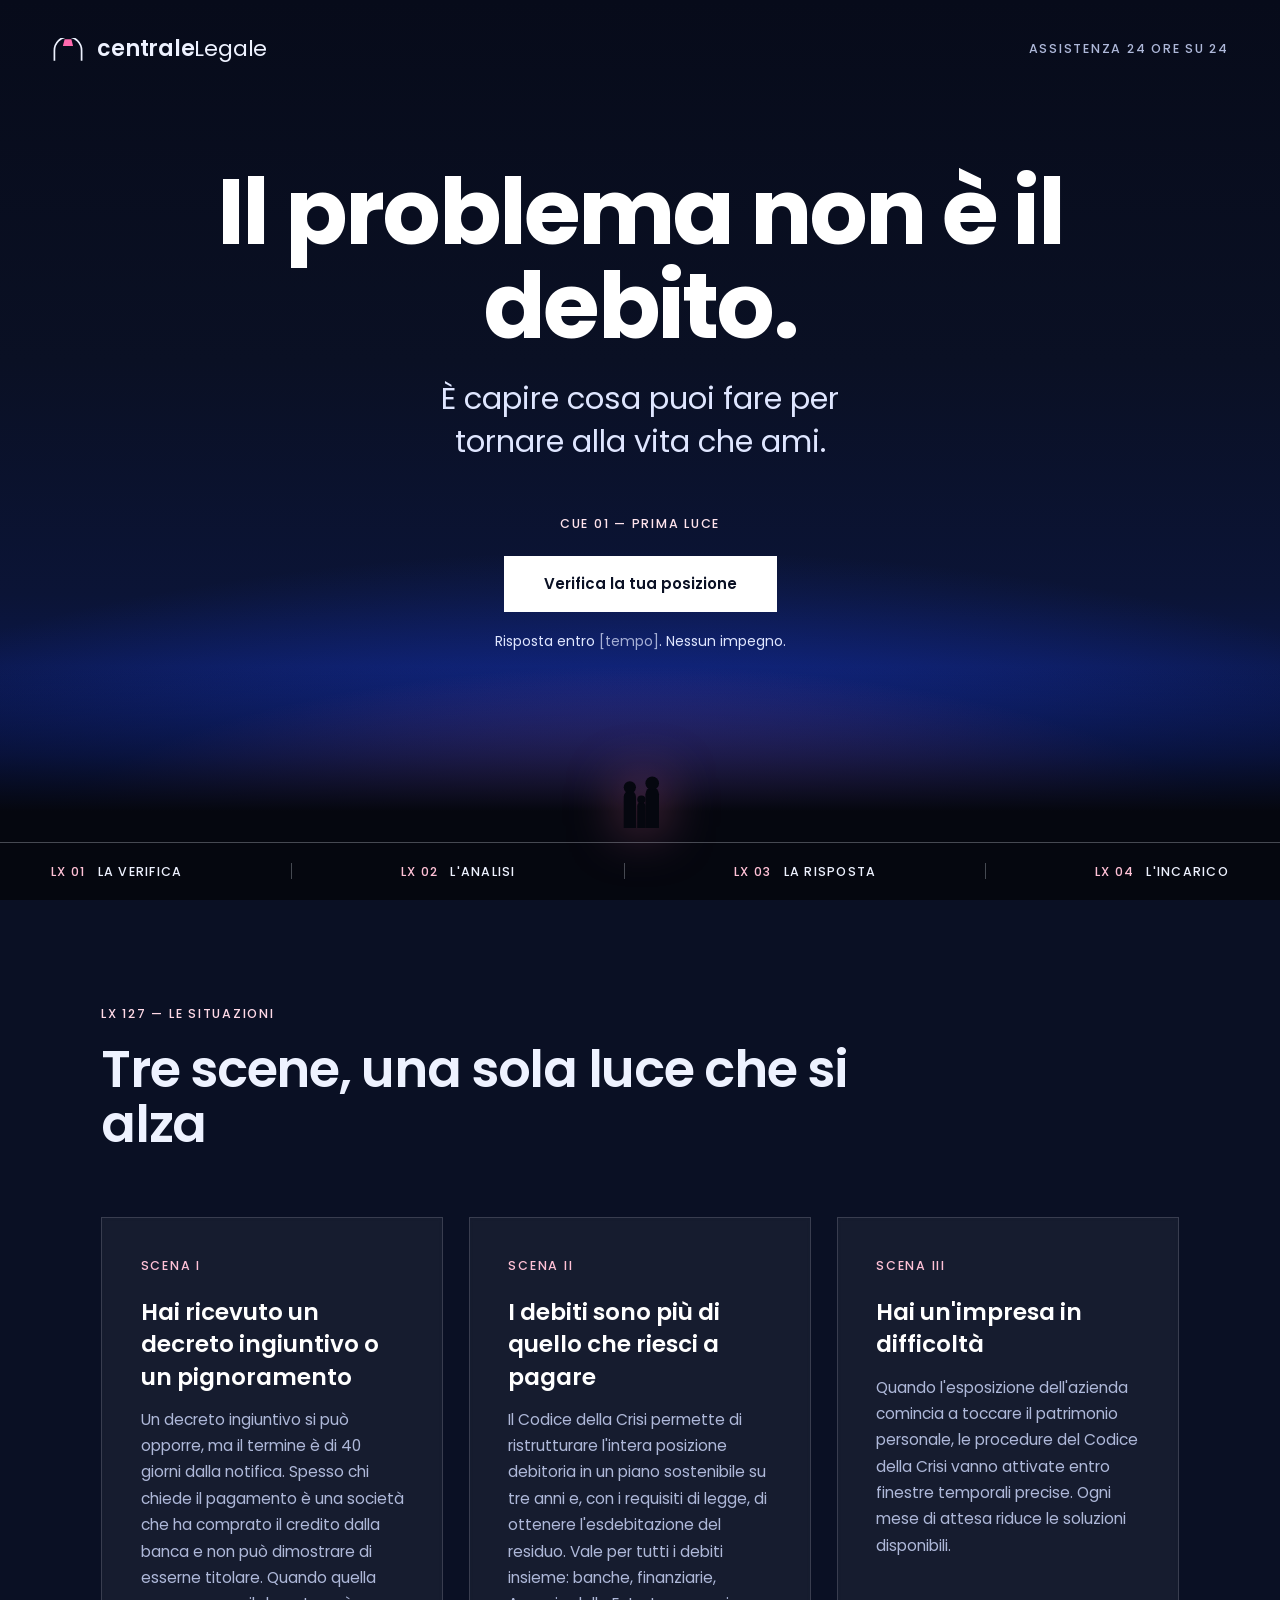
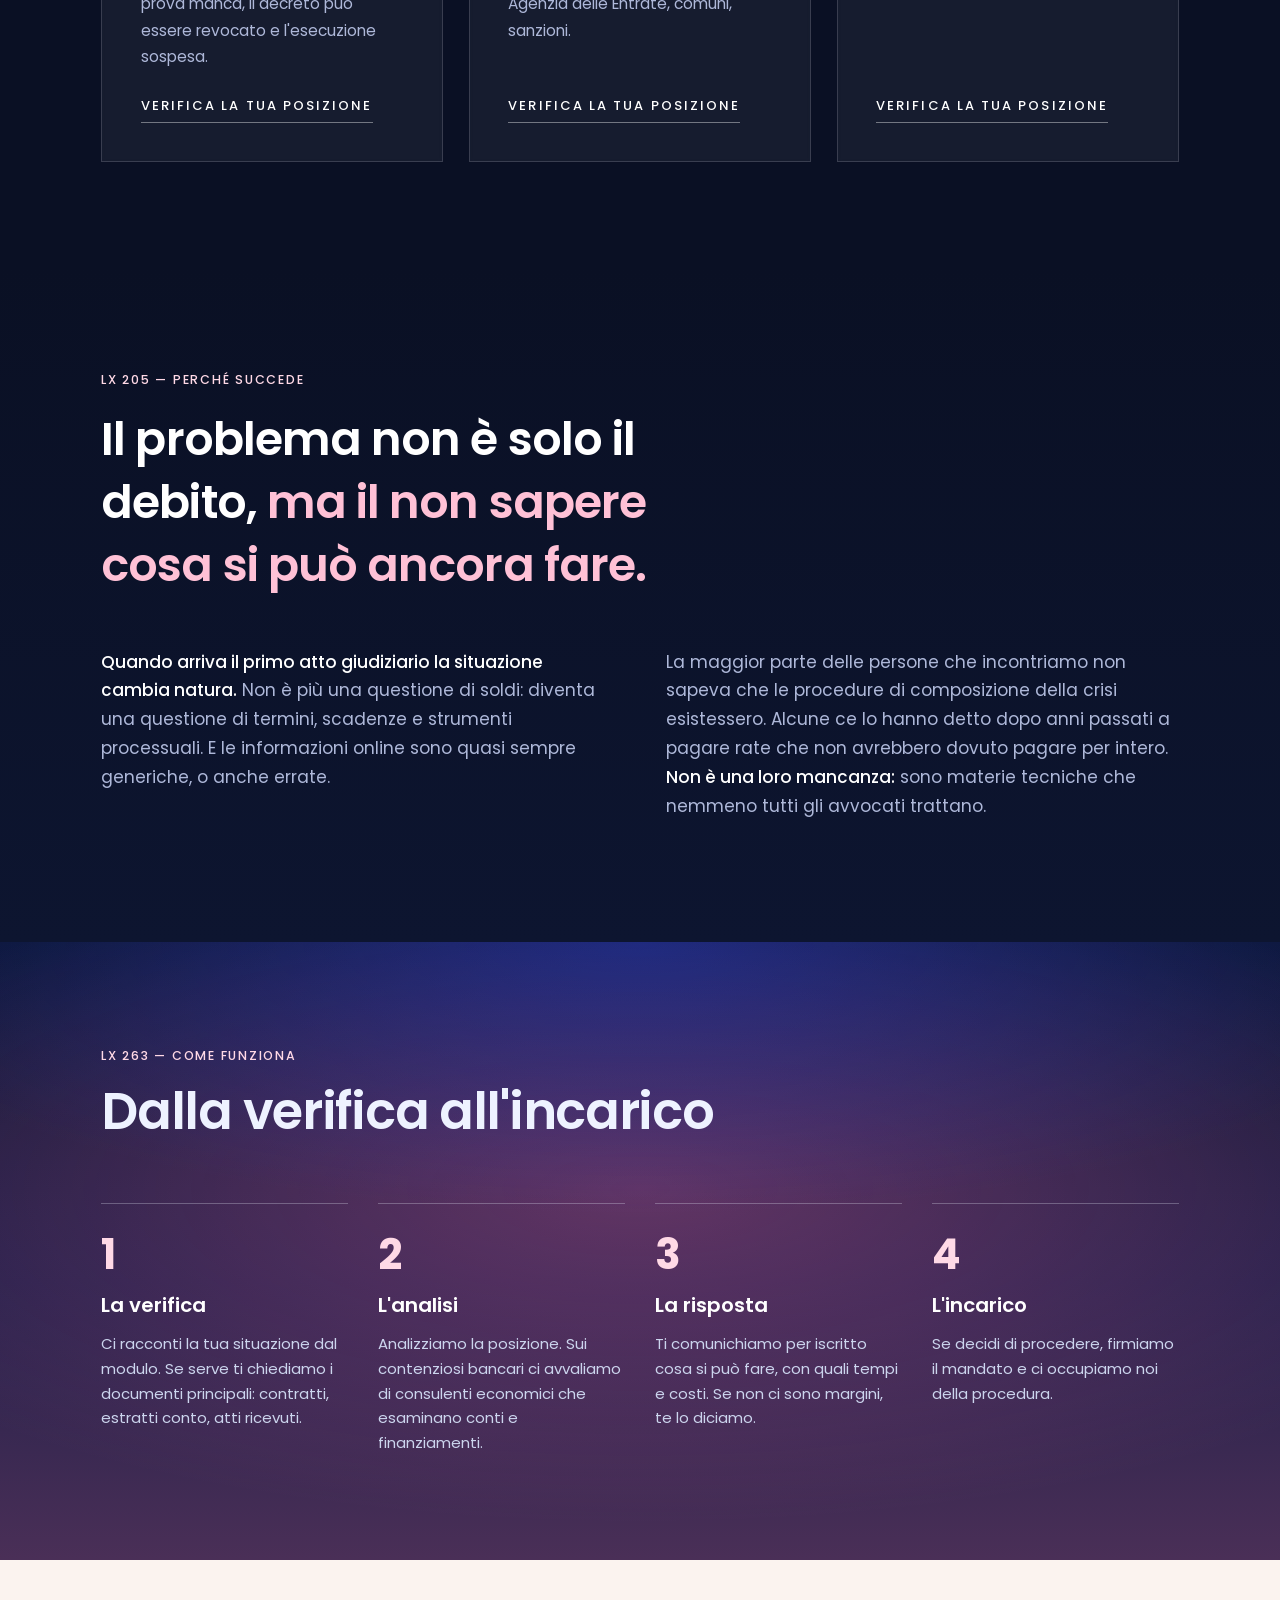
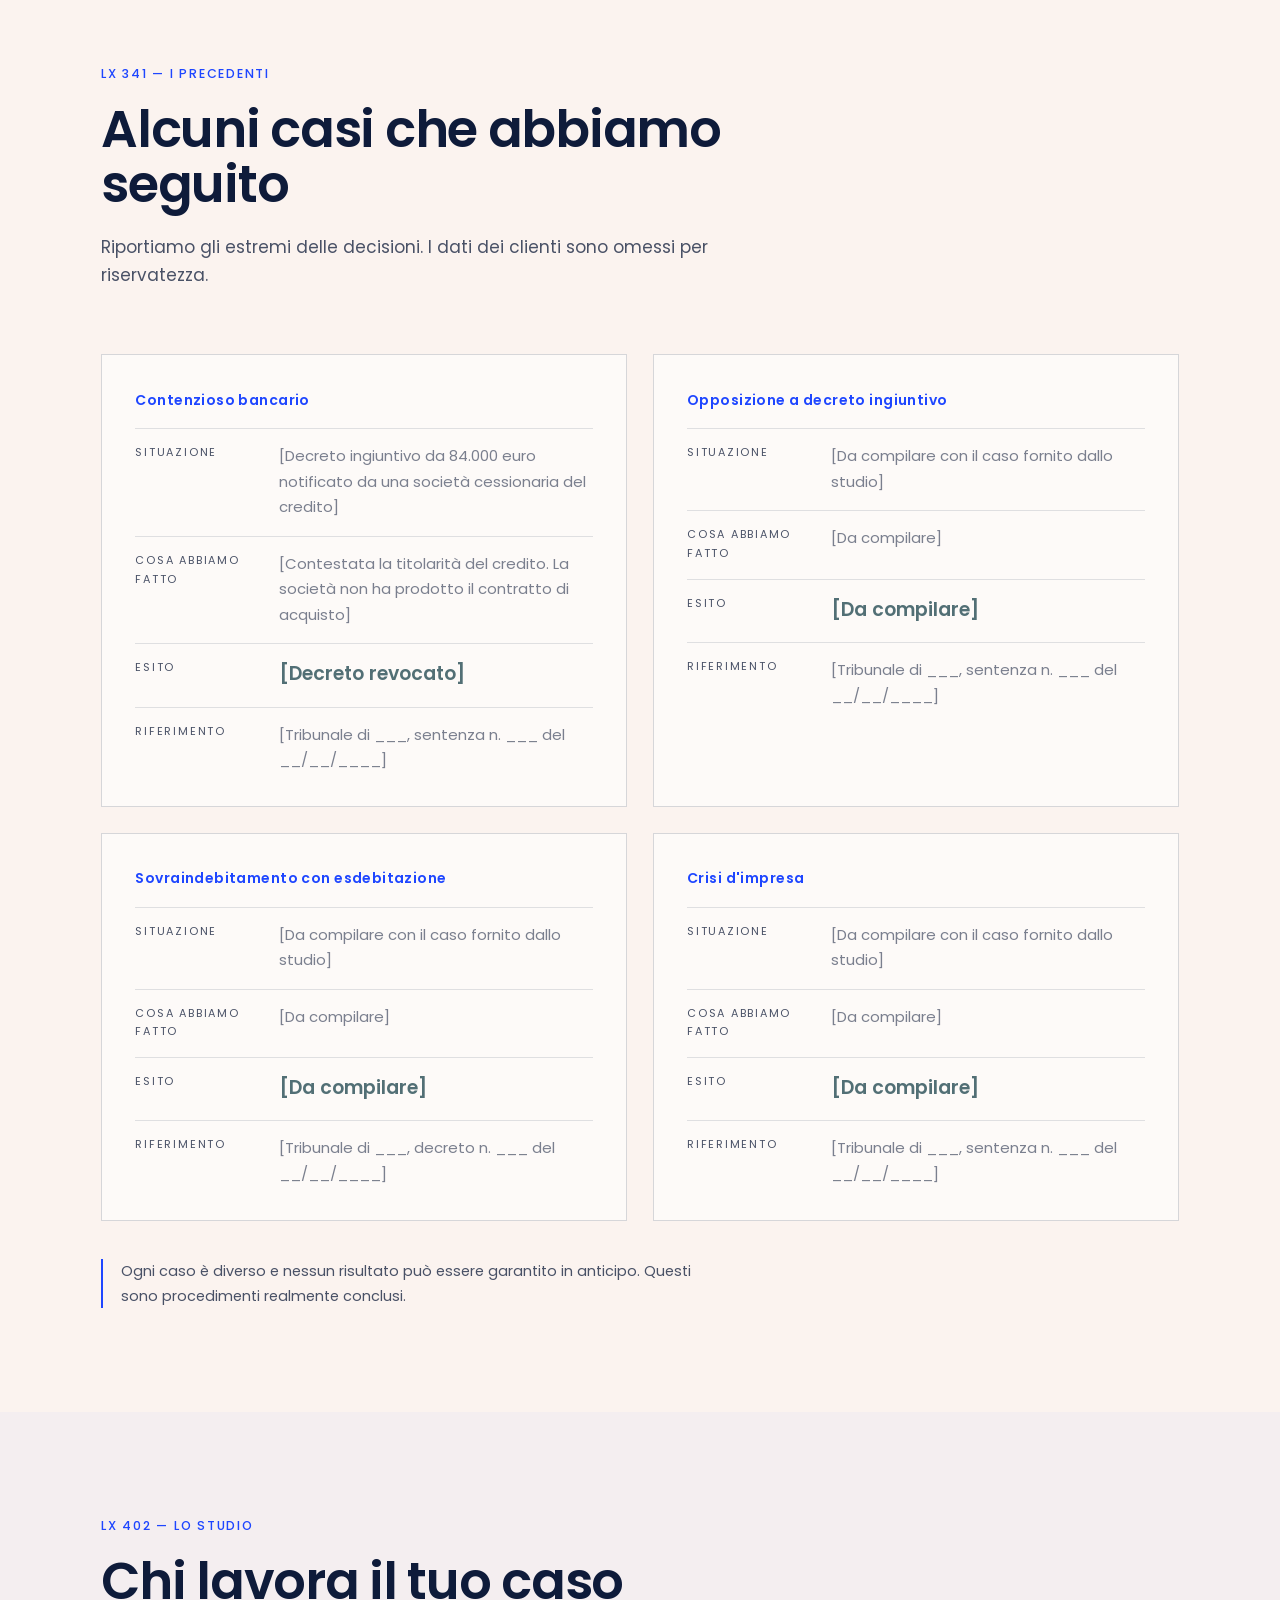
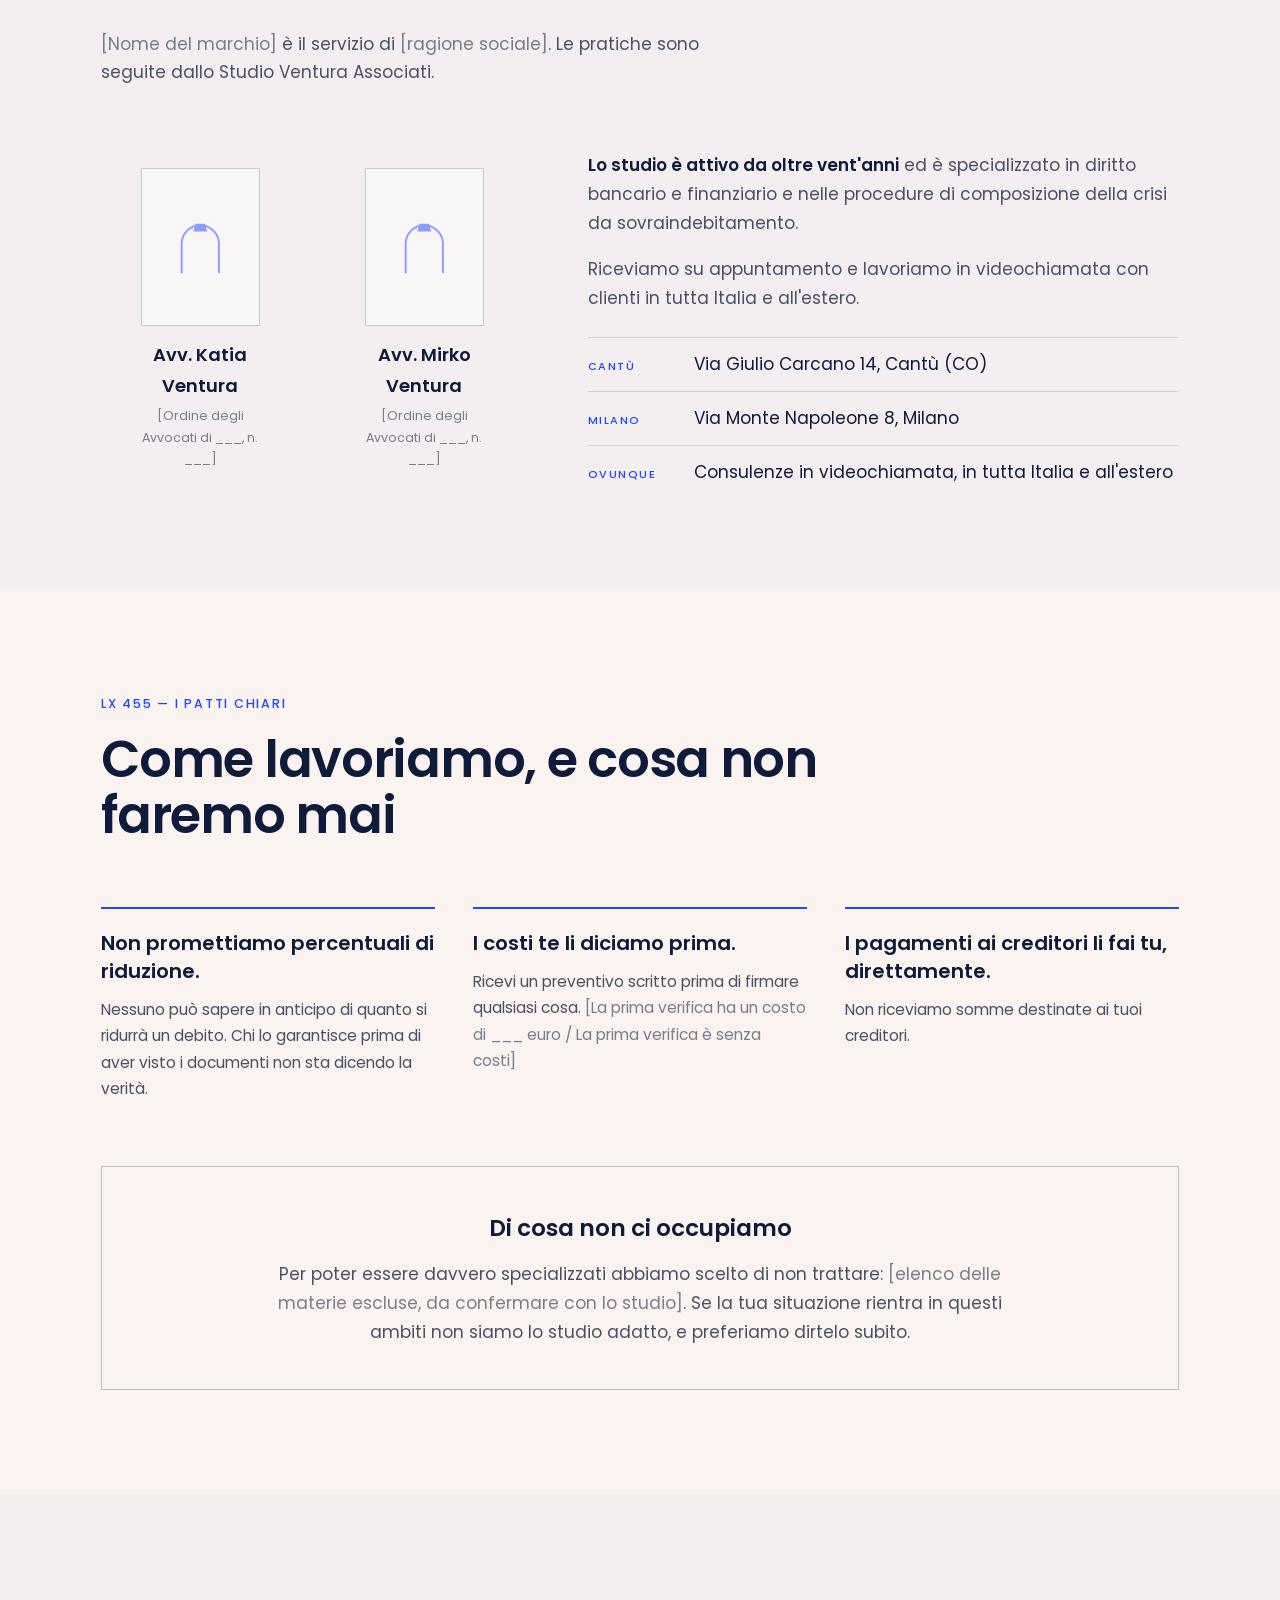
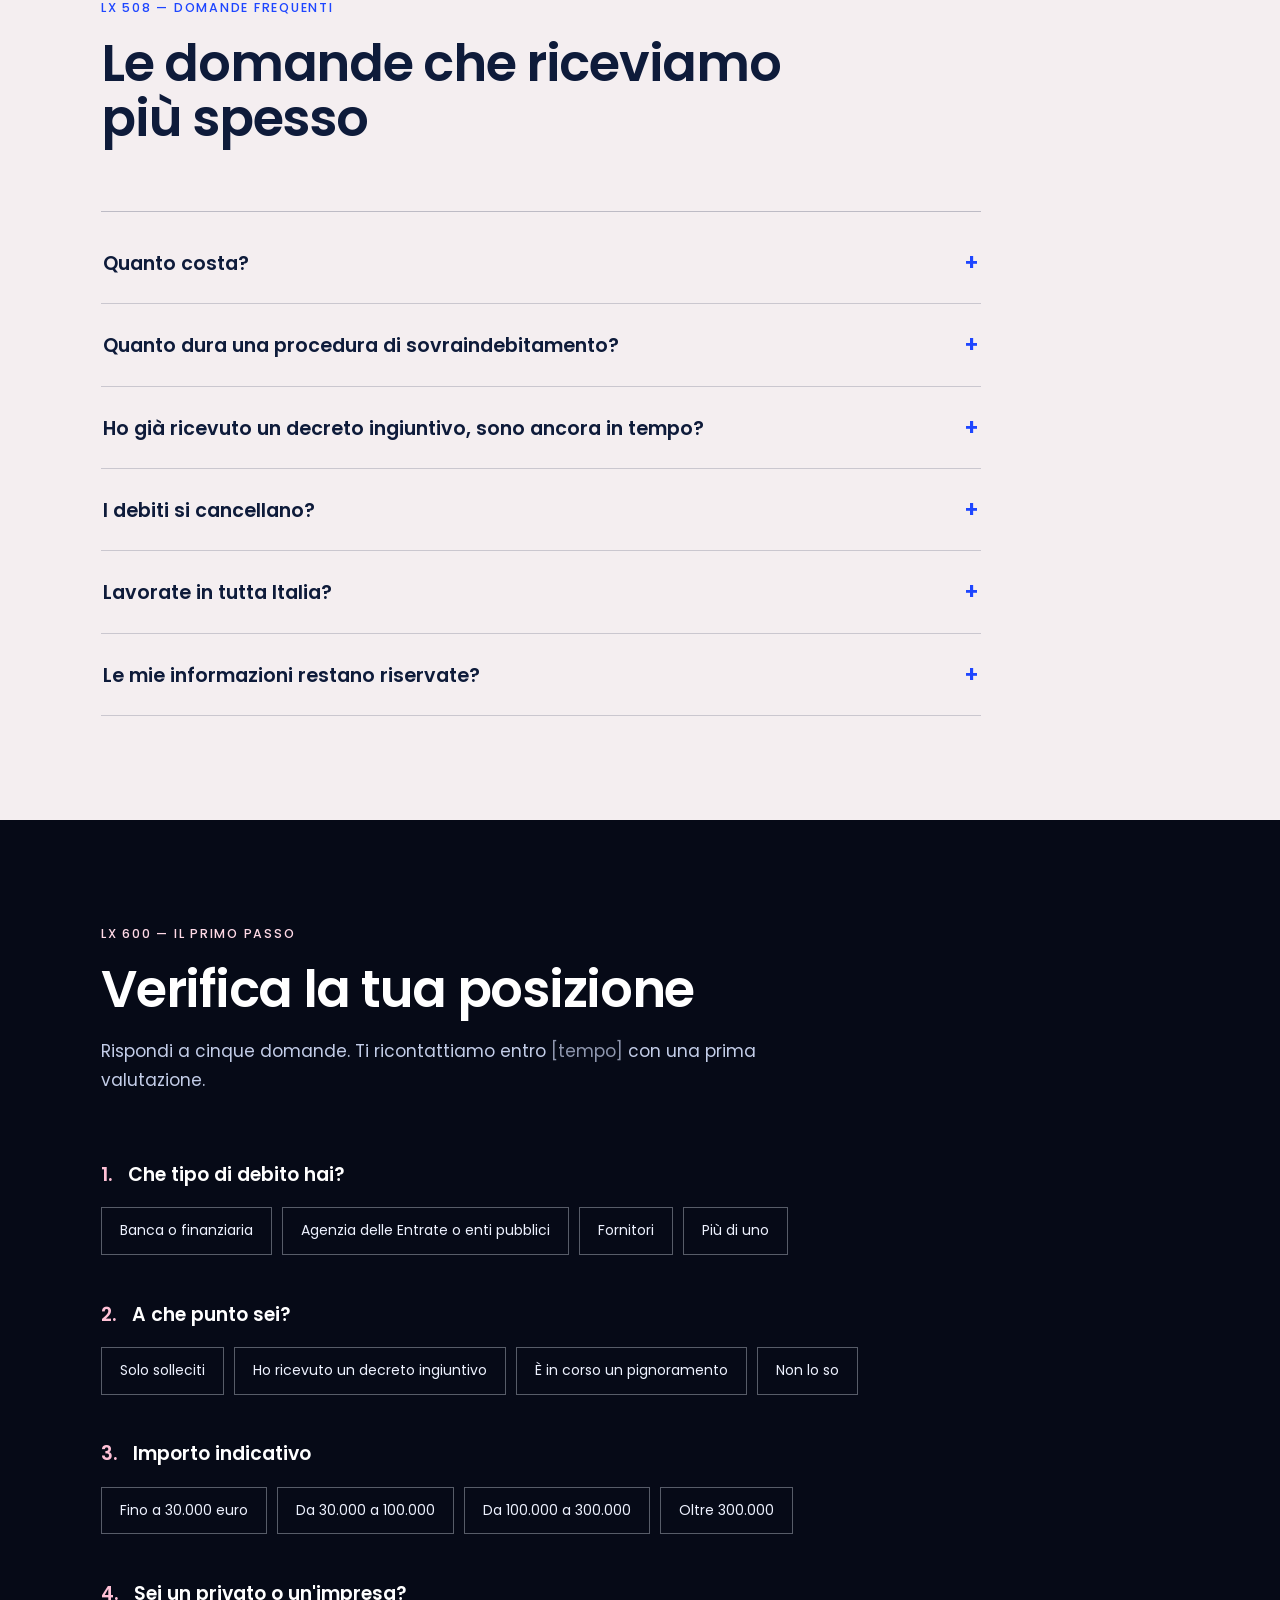
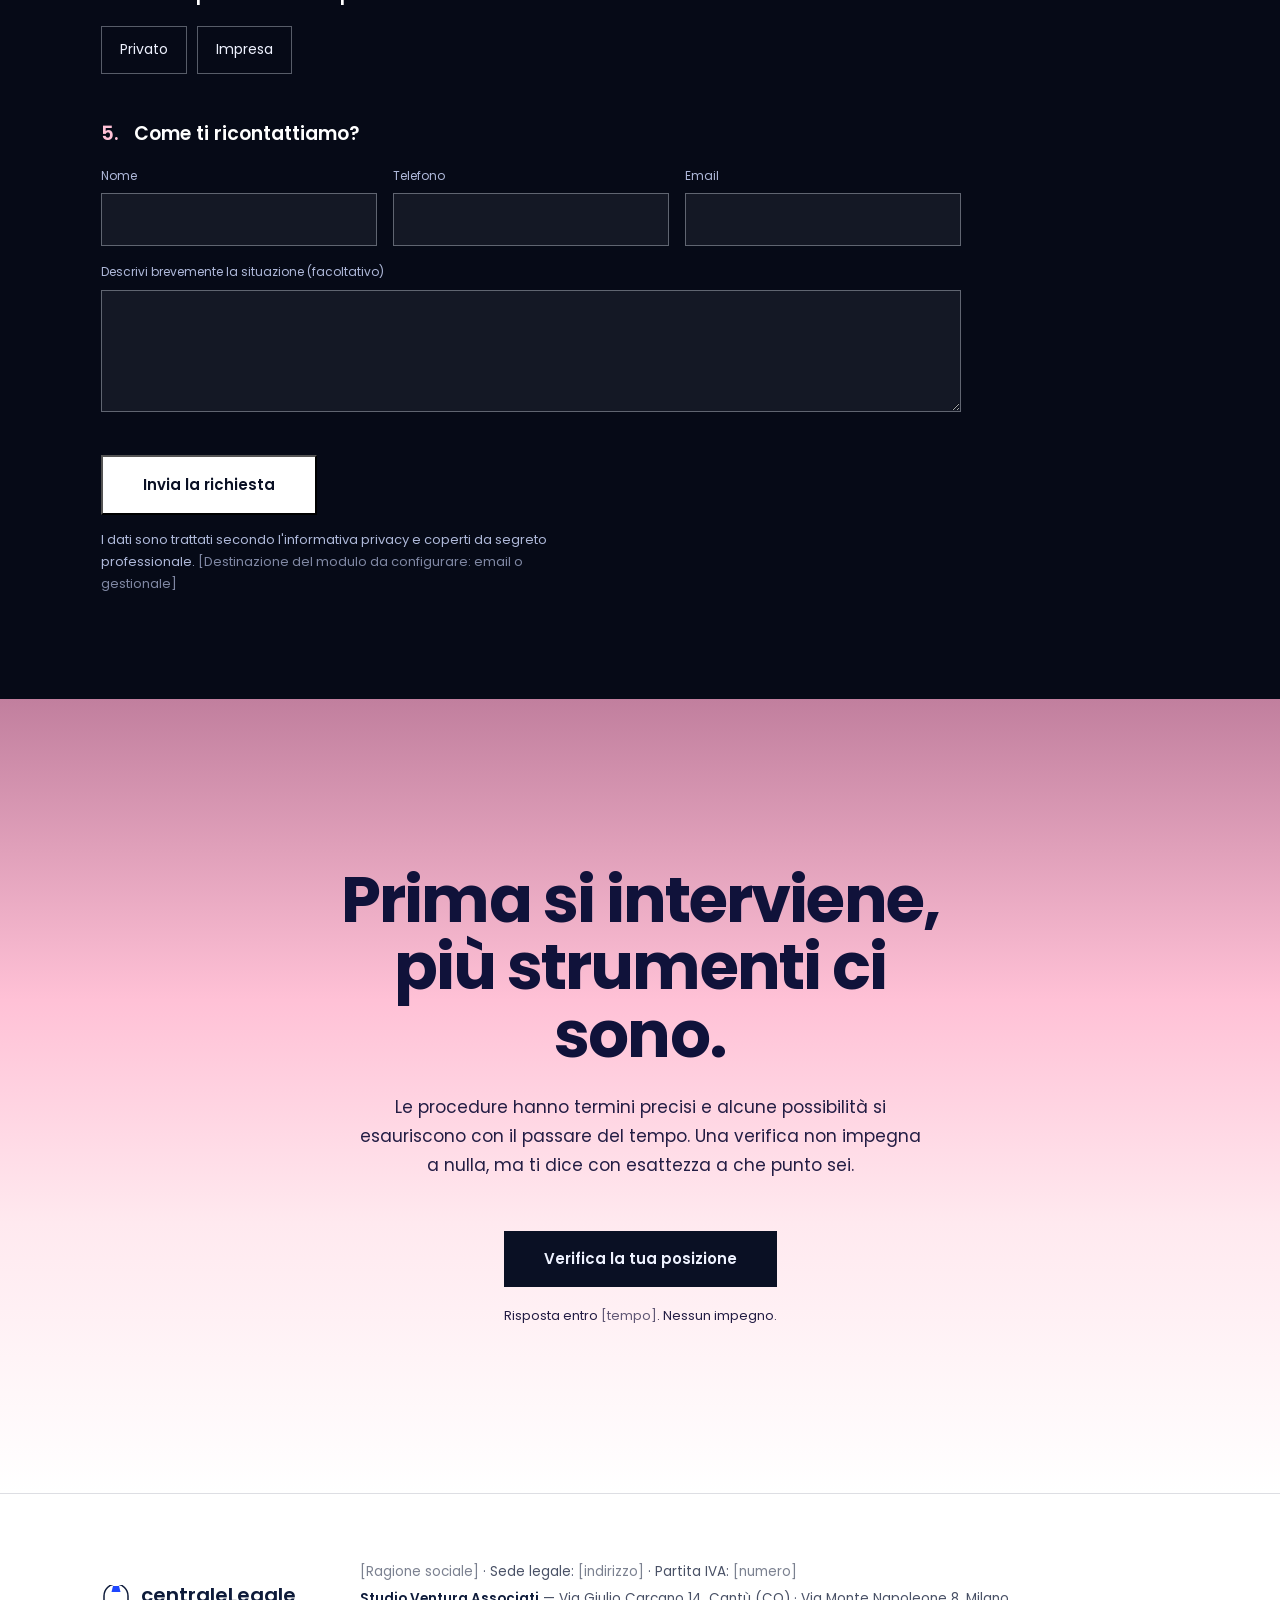
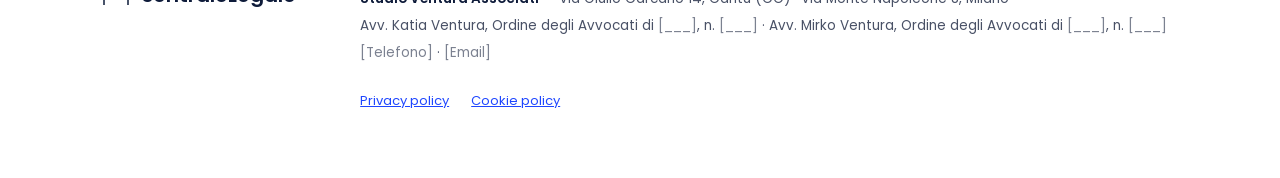
==== varianti/alba/index.html @ 42e061c3 "centraleLegale — landing Il Portale + varianti Atto e Alba Landing statica per centraleLegale (Studi" ====
<!doctype html>
<html lang="it">
<head>
<meta charset="utf-8">
<meta name="viewport" content="width=device-width, initial-scale=1">
<title>centraleLegale — Dal debito, prima luce</title>
<meta name="description" content="Studio legale specializzato in diritto bancario e sovraindebitamento. Dalla notte del debito alla prima luce: verifica la tua posizione, risposta scritta, nessun impegno.">
<link rel="icon" href="../../assets/img/favicon-32x32.png" sizes="32x32">
<link rel="apple-touch-icon" href="../../assets/img/apple-touch-icon.png">
<link rel="stylesheet" href="alba.css">
<script>document.documentElement.classList.add('js');</script>
</head>
<body id="top">

<!-- HERO -->
<header class="hero">
  <nav class="hero__nav">
    <a class="hero__logo" href="#top" aria-label="centraleLegale">
      <svg viewBox="0 0 60 40" fill="none" xmlns="http://www.w3.org/2000/svg" aria-hidden="true"><path d="M6 40 V22 A24 24 0 0 1 54 22 V40" stroke="#eef2ff" stroke-width="3"/><path d="M24 2 h12 l3 12 h-18 z" fill="#ff6aae"/></svg>
      <b>centrale<span>Legale</span></b>
    </a>
    <span class="hero__navcue cue">Assistenza 24 ore su 24</span>
  </nav>

  <div class="hero__stage">
    <h1 class="hero__title">Il problema non è il debito.</h1>
    <p class="hero__sub">È capire cosa puoi fare per tornare alla vita che ami.</p>
    <p class="hero__cue cue">Cue 01 — Prima luce</p>
    <a class="btn btn--luce" href="#verifica">Verifica la tua posizione</a>
    <p class="hero__micro">Risposta entro <span class="segnaposto">[tempo]</span>. Nessun impegno.</p>
  </div>

  <div class="hero__ground" aria-hidden="true"></div>
  <div class="hero__family" aria-hidden="true">
    <svg viewBox="0 0 132 90" fill="#05070f" xmlns="http://www.w3.org/2000/svg">
      <path d="M42 90 V44 a9 9 0 0 1 18 0 V90 Z"/>
      <circle cx="51" cy="30" r="9"/>
      <path d="M74 90 V40 a10 10 0 0 1 20 0 V90 Z"/>
      <circle cx="84" cy="24" r="10"/>
      <path d="M62 90 V58 a6 6 0 0 1 12 0 V90 Z"/>
      <circle cx="68" cy="48" r="6"/>
    </svg>
  </div>

  <div class="hero__strip">
    <ul>
      <li><span class="num">LX 01</span> La verifica</li>
      <li class="sep" aria-hidden="true"></li>
      <li><span class="num">LX 02</span> L'analisi</li>
      <li class="sep" aria-hidden="true"></li>
      <li><span class="num">LX 03</span> La risposta</li>
      <li class="sep" aria-hidden="true"></li>
      <li><span class="num">LX 04</span> L'incarico</li>
    </ul>
  </div>
</header>

<main>

  <!-- Situazioni -->
  <section class="band band--notte">
    <div class="container sez">
      <header class="sez__head">
        <p class="sez__cue cue"><span class="num">LX 127</span> — Le situazioni</p>
        <h2 class="sez__title">Tre scene, una sola luce che si alza</h2>
      </header>
      <div class="situazioni">
        <article class="sit rise">
          <p class="sit__cue cue">Scena I</p>
          <h3 class="sit__t">Hai ricevuto un decreto ingiuntivo o un pignoramento</h3>
          <p class="sit__p">Un decreto ingiuntivo si può opporre, ma il termine è di 40 giorni dalla notifica. Spesso chi chiede il pagamento è una società che ha comprato il credito dalla banca e non può dimostrare di esserne titolare. Quando quella prova manca, il decreto può essere revocato e l'esecuzione sospesa.</p>
          <a class="sit__link" href="#verifica">Verifica la tua posizione</a>
        </article>
        <article class="sit rise">
          <p class="sit__cue cue">Scena II</p>
          <h3 class="sit__t">I debiti sono più di quello che riesci a pagare</h3>
          <p class="sit__p">Il Codice della Crisi permette di ristrutturare l'intera posizione debitoria in un piano sostenibile su tre anni e, con i requisiti di legge, di ottenere l'esdebitazione del residuo. Vale per tutti i debiti insieme: banche, finanziarie, Agenzia delle Entrate, comuni, sanzioni.</p>
          <a class="sit__link" href="#verifica">Verifica la tua posizione</a>
        </article>
        <article class="sit rise">
          <p class="sit__cue cue">Scena III</p>
          <h3 class="sit__t">Hai un'impresa in difficoltà</h3>
          <p class="sit__p">Quando l'esposizione dell'azienda comincia a toccare il patrimonio personale, le procedure del Codice della Crisi vanno attivate entro finestre temporali precise. Ogni mese di attesa riduce le soluzioni disponibili.</p>
          <a class="sit__link" href="#verifica">Verifica la tua posizione</a>
        </article>
      </div>
    </div>
  </section>

  <!-- Problema -->
  <section class="band band--notte-2">
    <div class="container sez">
      <p class="sez__cue cue"><span class="num">LX 205</span> — Perché succede</p>
      <h2 class="problema__q">Il problema non è solo il debito, <em>ma il non sapere cosa si può ancora fare.</em></h2>
      <div class="problema__cols">
        <p><strong>Quando arriva il primo atto giudiziario la situazione cambia natura.</strong> Non è più una questione di soldi: diventa una questione di termini, scadenze e strumenti processuali. E le informazioni online sono quasi sempre generiche, o anche errate.</p>
        <p>La maggior parte delle persone che incontriamo non sapeva che le procedure di composizione della crisi esistessero. Alcune ce lo hanno detto dopo anni passati a pagare rate che non avrebbero dovuto pagare per intero. <strong>Non è una loro mancanza:</strong> sono materie tecniche che nemmeno tutti gli avvocati trattano.</p>
      </div>
    </div>
  </section>

  <!-- Come funziona (alba) -->
  <section class="band band--alba">
    <div class="container sez">
      <header class="sez__head">
        <p class="sez__cue cue"><span class="num">LX 263</span> — Come funziona</p>
        <h2 class="sez__title">Dalla verifica all'incarico</h2>
      </header>
      <div class="passi">
        <article class="passo rise"><p class="passo__n num">1</p><h3 class="passo__t">La verifica</h3><p class="passo__p">Ci racconti la tua situazione dal modulo. Se serve ti chiediamo i documenti principali: contratti, estratti conto, atti ricevuti.</p></article>
        <article class="passo rise"><p class="passo__n num">2</p><h3 class="passo__t">L'analisi</h3><p class="passo__p">Analizziamo la posizione. Sui contenziosi bancari ci avvaliamo di consulenti economici che esaminano conti e finanziamenti.</p></article>
        <article class="passo rise"><p class="passo__n num">3</p><h3 class="passo__t">La risposta</h3><p class="passo__p">Ti comunichiamo per iscritto cosa si può fare, con quali tempi e costi. Se non ci sono margini, te lo diciamo.</p></article>
        <article class="passo rise"><p class="passo__n num">4</p><h3 class="passo__t">L'incarico</h3><p class="passo__p">Se decidi di procedere, firmiamo il mandato e ci occupiamo noi della procedura.</p></article>
      </div>
    </div>
  </section>

  <!-- Casi (giorno) -->
  <section class="band band--giorno">
    <div class="container sez">
      <header class="sez__head">
        <p class="sez__cue cue"><span class="num">LX 341</span> — I precedenti</p>
        <h2 class="sez__title">Alcuni casi che abbiamo seguito</h2>
        <p class="sez__intro">Riportiamo gli estremi delle decisioni. I dati dei clienti sono omessi per riservatezza.</p>
      </header>
      <div class="casi">
        <article class="caso rise">
          <p class="caso__tipo">Contenzioso bancario</p>
          <div class="caso__pair"><dt>Situazione</dt><dd class="segnaposto">[Decreto ingiuntivo da 84.000 euro notificato da una società cessionaria del credito]</dd></div>
          <div class="caso__pair"><dt>Cosa abbiamo fatto</dt><dd class="segnaposto">[Contestata la titolarità del credito. La società non ha prodotto il contratto di acquisto]</dd></div>
          <div class="caso__pair caso__pair--esito"><dt>Esito</dt><dd class="segnaposto">[Decreto revocato]</dd></div>
          <div class="caso__pair"><dt>Riferimento</dt><dd class="segnaposto">[Tribunale di ___, sentenza n. ___ del __/__/____]</dd></div>
        </article>
        <article class="caso rise">
          <p class="caso__tipo">Opposizione a decreto ingiuntivo</p>
          <div class="caso__pair"><dt>Situazione</dt><dd class="segnaposto">[Da compilare con il caso fornito dallo studio]</dd></div>
          <div class="caso__pair"><dt>Cosa abbiamo fatto</dt><dd class="segnaposto">[Da compilare]</dd></div>
          <div class="caso__pair caso__pair--esito"><dt>Esito</dt><dd class="segnaposto">[Da compilare]</dd></div>
          <div class="caso__pair"><dt>Riferimento</dt><dd class="segnaposto">[Tribunale di ___, sentenza n. ___ del __/__/____]</dd></div>
        </article>
        <article class="caso rise">
          <p class="caso__tipo">Sovraindebitamento con esdebitazione</p>
          <div class="caso__pair"><dt>Situazione</dt><dd class="segnaposto">[Da compilare con il caso fornito dallo studio]</dd></div>
          <div class="caso__pair"><dt>Cosa abbiamo fatto</dt><dd class="segnaposto">[Da compilare]</dd></div>
          <div class="caso__pair caso__pair--esito"><dt>Esito</dt><dd class="segnaposto">[Da compilare]</dd></div>
          <div class="caso__pair"><dt>Riferimento</dt><dd class="segnaposto">[Tribunale di ___, decreto n. ___ del __/__/____]</dd></div>
        </article>
        <article class="caso rise">
          <p class="caso__tipo">Crisi d'impresa</p>
          <div class="caso__pair"><dt>Situazione</dt><dd class="segnaposto">[Da compilare con il caso fornito dallo studio]</dd></div>
          <div class="caso__pair"><dt>Cosa abbiamo fatto</dt><dd class="segnaposto">[Da compilare]</dd></div>
          <div class="caso__pair caso__pair--esito"><dt>Esito</dt><dd class="segnaposto">[Da compilare]</dd></div>
          <div class="caso__pair"><dt>Riferimento</dt><dd class="segnaposto">[Tribunale di ___, sentenza n. ___ del __/__/____]</dd></div>
        </article>
      </div>
      <p class="casi__nota">Ogni caso è diverso e nessun risultato può essere garantito in anticipo. Questi sono procedimenti realmente conclusi.</p>
    </div>
  </section>

  <!-- Studio (giorno) -->
  <section class="band band--giorno-2">
    <div class="container sez">
      <header class="sez__head">
        <p class="sez__cue cue"><span class="num">LX 402</span> — Lo studio</p>
        <h2 class="sez__title">Chi lavora il tuo caso</h2>
        <p class="sez__intro"><span class="segnaposto">[Nome del marchio]</span> è il servizio di <span class="segnaposto">[ragione sociale]</span>. Le pratiche sono seguite dallo Studio Ventura Associati.</p>
      </header>
      <div class="studio">
        <div class="ritratti">
          <figure class="cameo rise">
            <div class="cameo__box"><svg viewBox="0 0 60 74" fill="none" xmlns="http://www.w3.org/2000/svg" aria-hidden="true"><path d="M6 70 V32 A24 24 0 0 1 54 32 V70" stroke="#1e46ff" stroke-width="2.5"/><path d="M24 6 h12 l3 10 h-18 z" fill="#1e46ff"/></svg></div>
            <figcaption><p class="cameo__n">Avv. Katia Ventura</p><p class="cameo__a segnaposto">[Ordine degli Avvocati di ___, n. ___]</p></figcaption>
          </figure>
          <figure class="cameo rise">
            <div class="cameo__box"><svg viewBox="0 0 60 74" fill="none" xmlns="http://www.w3.org/2000/svg" aria-hidden="true"><path d="M6 70 V32 A24 24 0 0 1 54 32 V70" stroke="#1e46ff" stroke-width="2.5"/><path d="M24 6 h12 l3 10 h-18 z" fill="#1e46ff"/></svg></div>
            <figcaption><p class="cameo__n">Avv. Mirko Ventura</p><p class="cameo__a segnaposto">[Ordine degli Avvocati di ___, n. ___]</p></figcaption>
          </figure>
        </div>
        <div class="studio__txt">
          <p><strong>Lo studio è attivo da oltre vent'anni</strong> ed è specializzato in diritto bancario e finanziario e nelle procedure di composizione della crisi da sovraindebitamento.</p>
          <p>Riceviamo su appuntamento e lavoriamo in videochiamata con clienti in tutta Italia e all'estero.</p>
          <ul class="studio__sedi">
            <li><span class="cue">Cantù</span><span>Via Giulio Carcano 14, Cantù (CO)</span></li>
            <li><span class="cue">Milano</span><span>Via Monte Napoleone 8, Milano</span></li>
            <li><span class="cue">Ovunque</span><span>Consulenze in videochiamata, in tutta Italia e all'estero</span></li>
          </ul>
        </div>
      </div>
    </div>
  </section>

  <!-- Patti (giorno) -->
  <section class="band band--giorno">
    <div class="container sez">
      <header class="sez__head">
        <p class="sez__cue cue"><span class="num">LX 455</span> — I patti chiari</p>
        <h2 class="sez__title">Come lavoriamo, e cosa non faremo mai</h2>
      </header>
      <div class="patti">
        <article class="patto rise"><h3>Non promettiamo percentuali di riduzione.</h3><p>Nessuno può sapere in anticipo di quanto si ridurrà un debito. Chi lo garantisce prima di aver visto i documenti non sta dicendo la verità.</p></article>
        <article class="patto rise"><h3>I costi te li diciamo prima.</h3><p>Ricevi un preventivo scritto prima di firmare qualsiasi cosa. <span class="segnaposto">[La prima verifica ha un costo di ___ euro / La prima verifica è senza costi]</span></p></article>
        <article class="patto rise"><h3>I pagamenti ai creditori li fai tu, direttamente.</h3><p>Non riceviamo somme destinate ai tuoi creditori.</p></article>
      </div>
      <div class="esclusioni">
        <h3>Di cosa non ci occupiamo</h3>
        <p>Per poter essere davvero specializzati abbiamo scelto di non trattare: <span class="segnaposto">[elenco delle materie escluse, da confermare con lo studio]</span>. Se la tua situazione rientra in questi ambiti non siamo lo studio adatto, e preferiamo dirtelo subito.</p>
      </div>
    </div>
  </section>

  <!-- FAQ (giorno) -->
  <section class="band band--giorno-2">
    <div class="container sez">
      <header class="sez__head">
        <p class="sez__cue cue"><span class="num">LX 508</span> — Domande frequenti</p>
        <h2 class="sez__title">Le domande che riceviamo più spesso</h2>
      </header>
      <div class="qa">
        <details class="qa__i"><summary>Quanto costa?</summary><p class="qa__a"><span class="segnaposto">[Da completare]</span>. Il preventivo è sempre scritto e precede qualsiasi impegno.</p></details>
        <details class="qa__i"><summary>Quanto dura una procedura di sovraindebitamento?</summary><p class="qa__a">Ogni situazione è diversa e capire la tua posizione attuale dopo la prima analisi ci aiuterà a stimare il tempo di lavorazione.</p></details>
        <details class="qa__i"><summary>Ho già ricevuto un decreto ingiuntivo, sono ancora in tempo?</summary><p class="qa__a">Il termine per proporre opposizione è di <span class="num">40</span> giorni dalla notifica. Se il termine è scaduto esistono altri strumenti, ma vanno valutati sul caso concreto.</p></details>
        <details class="qa__i"><summary>I debiti si cancellano?</summary><p class="qa__a">Le procedure di composizione della crisi permettono di ristrutturare la posizione e, con i requisiti previsti dalla legge, di ottenere l'esdebitazione del debito residuo. Non è automatico e non vale per tutti: dipende dai requisiti e dalla valutazione del tribunale.</p></details>
        <details class="qa__i"><summary>Lavorate in tutta Italia?</summary><p class="qa__a">Sì. Le consulenze si svolgono in videochiamata e seguiamo clienti anche residenti all'estero.</p></details>
        <details class="qa__i"><summary>Le mie informazioni restano riservate?</summary><p class="qa__a">Sì, siamo tenuti al segreto professionale.</p></details>
      </div>
    </div>
  </section>

  <!-- Verifica (notte) -->
  <section class="band verifica" id="verifica">
    <div class="container sez">
      <header class="sez__head">
        <p class="sez__cue cue"><span class="num">LX 600</span> — Il primo passo</p>
        <h2 class="sez__title">Verifica la tua posizione</h2>
        <p class="sez__intro">Rispondi a cinque domande. Ti ricontattiamo entro <span class="segnaposto">[tempo]</span> con una prima valutazione.</p>
      </header>
      <form class="form" method="post" action="mailto:verifica@centralelegale.example" enctype="text/plain">
        <fieldset><legend><span class="num">1.</span> Che tipo di debito hai?</legend>
          <div class="scelte">
            <label class="scelta"><input type="radio" name="tipo" value="Banca o finanziaria"><span>Banca o finanziaria</span></label>
            <label class="scelta"><input type="radio" name="tipo" value="Agenzia delle Entrate o enti pubblici"><span>Agenzia delle Entrate o enti pubblici</span></label>
            <label class="scelta"><input type="radio" name="tipo" value="Fornitori"><span>Fornitori</span></label>
            <label class="scelta"><input type="radio" name="tipo" value="Più di uno"><span>Più di uno</span></label>
          </div>
        </fieldset>
        <fieldset><legend><span class="num">2.</span> A che punto sei?</legend>
          <div class="scelte">
            <label class="scelta"><input type="radio" name="punto" value="Solo solleciti"><span>Solo solleciti</span></label>
            <label class="scelta"><input type="radio" name="punto" value="Decreto ingiuntivo"><span>Ho ricevuto un decreto ingiuntivo</span></label>
            <label class="scelta"><input type="radio" name="punto" value="Pignoramento"><span>È in corso un pignoramento</span></label>
            <label class="scelta"><input type="radio" name="punto" value="Non lo so"><span>Non lo so</span></label>
          </div>
        </fieldset>
        <fieldset><legend><span class="num">3.</span> Importo indicativo</legend>
          <div class="scelte">
            <label class="scelta"><input type="radio" name="importo" value="Fino a 30.000"><span class="num">Fino a 30.000 euro</span></label>
            <label class="scelta"><input type="radio" name="importo" value="30-100"><span class="num">Da 30.000 a 100.000</span></label>
            <label class="scelta"><input type="radio" name="importo" value="100-300"><span class="num">Da 100.000 a 300.000</span></label>
            <label class="scelta"><input type="radio" name="importo" value="Oltre 300.000"><span class="num">Oltre 300.000</span></label>
          </div>
        </fieldset>
        <fieldset><legend><span class="num">4.</span> Sei un privato o un'impresa?</legend>
          <div class="scelte">
            <label class="scelta"><input type="radio" name="soggetto" value="Privato"><span>Privato</span></label>
            <label class="scelta"><input type="radio" name="soggetto" value="Impresa"><span>Impresa</span></label>
          </div>
        </fieldset>
        <fieldset><legend><span class="num">5.</span> Come ti ricontattiamo?</legend>
          <div class="campi">
            <div class="campo"><label for="l-nome">Nome</label><input id="l-nome" name="nome" type="text" autocomplete="name" required></div>
            <div class="campo"><label for="l-tel">Telefono</label><input id="l-tel" name="telefono" type="tel" autocomplete="tel" required></div>
            <div class="campo"><label for="l-email">Email</label><input id="l-email" name="email" type="email" autocomplete="email" required></div>
            <div class="campo campo--full"><label for="l-note">Descrivi brevemente la situazione (facoltativo)</label><textarea id="l-note" name="situazione" rows="4"></textarea></div>
          </div>
        </fieldset>
        <div class="form__foot">
          <button class="btn btn--luce" type="submit">Invia la richiesta</button>
          <p class="form__priv">I dati sono trattati secondo l'informativa privacy e coperti da segreto professionale. <span class="segnaposto">[Destinazione del modulo da configurare: email o gestionale]</span></p>
        </div>
      </form>
    </div>
  </section>

  <!-- Chiusura: giorno pieno -->
  <section class="giorno">
    <div class="container">
      <h2 class="giorno__t">Prima si interviene, più strumenti ci sono.</h2>
      <p class="giorno__p">Le procedure hanno termini precisi e alcune possibilità si esauriscono con il passare del tempo. Una verifica non impegna a nulla, ma ti dice con esattezza a che punto sei.</p>
      <p class="giorno__cta"><a class="btn btn--notte" href="#verifica">Verifica la tua posizione</a></p>
      <p class="giorno__micro">Risposta entro <span class="segnaposto">[tempo]</span>. Nessun impegno.</p>
    </div>
  </section>

</main>

<footer class="foot">
  <div class="container foot__grid">
    <p class="foot__mark">
      <svg viewBox="0 0 60 40" fill="none" xmlns="http://www.w3.org/2000/svg" aria-hidden="true"><path d="M6 40 V22 A24 24 0 0 1 54 22 V40" stroke="#0e1b3a" stroke-width="3"/><path d="M24 2 h12 l3 12 h-18 z" fill="#1e46ff"/></svg>
      centraleLegale
    </p>
    <address>
      <span class="segnaposto">[Ragione sociale]</span> · Sede legale: <span class="segnaposto">[indirizzo]</span> · Partita IVA: <span class="segnaposto">[numero]</span><br>
      <strong>Studio Ventura Associati</strong> — Via Giulio Carcano 14, Cantù (CO) · Via Monte Napoleone 8, Milano<br>
      Avv. Katia Ventura, Ordine degli Avvocati di <span class="segnaposto">[___]</span>, n. <span class="segnaposto">[___]</span> · Avv. Mirko Ventura, Ordine degli Avvocati di <span class="segnaposto">[___]</span>, n. <span class="segnaposto">[___]</span><br>
      <span class="segnaposto">[Telefono]</span> · <span class="segnaposto">[Email]</span>
      <span class="foot__legal"><a href="#">Privacy policy</a><a href="#">Cookie policy</a></span>
    </address>
  </div>
</footer>

<script>
(function () {
  if (!('IntersectionObserver' in window)) return;
  var io = new IntersectionObserver(function (es) { es.forEach(function (e) { if (e.isIntersecting) { e.target.classList.add('in'); io.unobserve(e.target); } }); }, { rootMargin: '0px 0px -8% 0px', threshold: 0.08 });
  document.querySelectorAll('.rise').forEach(function (el) { io.observe(el); });
})();
</script>
</body>
</html>
---- varianti/alba/alba.css ----
/* ============================================================
   centraleLegale — variante "L'Alba"
   Ciclorama teatrale: la pagina passa dalla notte al giorno.
   Sans geometrico (Poppins), cue-label maiuscole letterspaced,
   numeri tabulari, UI piatta a spigoli vivi. Luce come motion.
   Contrasto garantito: testo sempre su banda scura o chiara,
   cobalto/rosa solo come accenti d'orizzonte.
   ============================================================ */

@font-face { font-family: 'Poppins'; src: url('../../assets/fonts/Poppins-Regular.ttf') format('truetype'); font-weight: 400; font-style: normal; font-display: swap; }
@font-face { font-family: 'Poppins'; src: url('../../assets/fonts/Poppins-Medium.ttf') format('truetype'); font-weight: 500; font-style: normal; font-display: swap; }
@font-face { font-family: 'Poppins'; src: url('../../assets/fonts/Poppins-SemiBold.ttf') format('truetype'); font-weight: 600; font-style: normal; font-display: swap; }
@font-face { font-family: 'Poppins'; src: url('../../assets/fonts/Poppins-Bold.ttf') format('truetype'); font-weight: 700; font-style: normal; font-display: swap; }

:root {
  --night: #0a1024;
  --night-deep: #060a17;
  --night-2: #0d1530;
  --cobalt: #1e46ff;
  --cobalt-soft: #2b4fd6;
  --rose: #ff6aae;
  --dawn: #ffc1d6;
  --day: #ffffff;
  --day-warm: #fbf3ef;
  --day-2: #f4eef0;
  --ink-light: #eef2ff;
  --ink-light-70: #aeb8d9;
  --ink-dark: #0e1b3a;
  --ink-dark-70: #495166;
  --petrolio-notte: #113b44;
  --sans: 'Poppins', 'Helvetica Neue', Arial, sans-serif;
  --track: 0.16em;
  --track-wide: 0.3em;
  --ease: cubic-bezier(0.16, 1, 0.3, 1);
}

* { box-sizing: border-box; }
html { scroll-behavior: smooth; }
body { margin: 0; background: var(--night-deep); color: var(--ink-light); font-family: var(--sans); font-size: 17px; line-height: 1.7; -webkit-font-smoothing: antialiased; }
::selection { background: var(--cobalt); color: #fff; }
img { max-width: 100%; display: block; }
a { color: inherit; }
:focus-visible { outline: 2px solid var(--dawn); outline-offset: 3px; }

.num { font-variant-numeric: tabular-nums; }
.container { max-width: 1180px; margin-inline: auto; padding-inline: clamp(20px, 4vw, 56px); }
.cue { font-weight: 500; text-transform: uppercase; letter-spacing: 0.14em; font-size: 12.5px; line-height: 1.6; }
.segnaposto { opacity: 0.72; }

/* Bottone */
.btn {
  display: inline-flex; align-items: center; justify-content: center;
  padding: 17px 40px; border-radius: 0; cursor: pointer; text-decoration: none;
  font-family: var(--sans); font-weight: 600; font-size: 15px; line-height: 1.45;
  transition: transform 160ms var(--ease), background 160ms var(--ease), color 160ms var(--ease), box-shadow 160ms var(--ease);
}
.btn--luce { background: var(--day); color: var(--night); box-shadow: 0 0 0 rgba(255,255,255,0); }
.btn--luce:hover { box-shadow: 0 12px 34px rgba(0,0,0,0.5); transform: translateY(-1px); }
.btn--luce:active { transform: translateY(0); }
.btn--notte { background: var(--night); color: var(--ink-light); }
.btn--notte:hover { background: var(--cobalt); }

/* ============================================================
   HERO — ciclorama notturno con orizzonte cobalto
   ============================================================ */
.hero {
  position: relative; min-height: 100vh; min-height: 100svh;
  display: flex; flex-direction: column;
  background:
    radial-gradient(120% 62% at 50% 100%, rgba(255,106,174,0.55) 0%, rgba(255,106,174,0) 42%),
    radial-gradient(150% 78% at 50% 104%, rgba(30,70,255,0.85) 0%, rgba(30,70,255,0) 55%),
    linear-gradient(180deg, #070b1a 0%, #0a1024 40%, #0b1436 66%, #0a1a5e 84%, #0a1024 100%);
  color: var(--ink-light);
  overflow: hidden;
}
.hero__nav { position: relative; z-index: 3; display: flex; align-items: center; justify-content: space-between; gap: 20px; padding: clamp(20px, 3vw, 34px) clamp(20px, 4vw, 56px); }
.hero__logo { display: flex; align-items: center; gap: 12px; text-decoration: none; color: var(--ink-light); }
.hero__logo svg { width: 34px; height: auto; }
.hero__logo b { font-weight: 600; font-size: 22px; letter-spacing: -0.01em; line-height: 1.4; }
.hero__logo b span { font-weight: 400; }
.hero__navcue { color: var(--ink-light-70); }
.hero__stage { position: relative; z-index: 3; flex: 1; display: flex; flex-direction: column; align-items: center; justify-content: center; text-align: center; padding: 40px clamp(20px, 4vw, 56px) clamp(120px, 18vh, 200px); }
.hero__title {
  margin: 0; max-width: 16ch;
  font-weight: 700; font-size: clamp(40px, 7.2vw, 104px); line-height: 1.02; letter-spacing: -0.03em;
  color: #ffffff;
}
.hero__sub { margin: clamp(16px, 2vw, 26px) 0 0 0; max-width: 24ch; font-weight: 400; font-size: clamp(19px, 2.4vw, 34px); line-height: 1.38; color: #dfe6ff; }
.hero__cue { margin: clamp(34px, 4vw, 52px) 0 22px 0; color: #ffe3ec; }
.hero__micro { margin: 18px 0 0 0; font-size: 14px; color: #dfe6ff; }
/* Silhouette famiglia sull'orizzonte */
.hero__horizon { position: absolute; left: 0; right: 0; bottom: 0; height: 46%; z-index: 2; pointer-events: none; }
.hero__ground { position: absolute; left: 0; right: 0; bottom: 0; height: 26%; background: linear-gradient(180deg, rgba(6,10,23,0) 0%, #05070f 62%); z-index: 2; }
.hero__family { position: absolute; left: 50%; bottom: 8%; transform: translateX(-50%); z-index: 2; width: clamp(66px, 7vw, 104px); }
.hero__family svg { width: 100%; height: auto; display: block; filter: drop-shadow(0 0 26px rgba(255,120,180,0.5)); }
/* Cue strip */
.hero__strip { position: relative; z-index: 3; border-top: 1px solid rgba(238,242,255,0.28); }
.hero__strip ul { list-style: none; margin: 0; padding: 18px clamp(20px, 4vw, 56px); display: flex; align-items: center; justify-content: space-between; gap: 12px; }
.hero__strip li { color: var(--ink-light); font-size: 12.5px; letter-spacing: 0.1em; text-transform: uppercase; font-weight: 500; white-space: nowrap; }
.hero__strip .num { color: var(--dawn); margin-right: 8px; }
.hero__strip .sep { width: 1px; height: 16px; background: rgba(238,242,255,0.28); }
@media (max-width: 760px) {
  .hero__navcue { display: none; }
  .hero__strip ul { flex-wrap: wrap; gap: 8px 16px; }
  .hero__strip .sep { display: none; }
  .hero__strip li { font-size: 11px; }
}

/* ============================================================
   Bande scure (situazioni, funziona) — testo chiaro
   ============================================================ */
.band { position: relative; }
.band--notte { background: var(--night); color: var(--ink-light); padding-block: 104px; }
.band--notte-2 { background: linear-gradient(180deg, var(--night) 0%, var(--night-2) 100%); color: var(--ink-light); padding-block: 104px; }
.band--alba {
  background:
    radial-gradient(120% 80% at 50% 0%, rgba(30,70,255,0.35) 0%, rgba(30,70,255,0) 55%),
    radial-gradient(120% 90% at 50% 40%, rgba(255,106,174,0.3) 0%, rgba(255,106,174,0) 60%),
    linear-gradient(180deg, var(--night-2) 0%, #23204a 55%, #4a2f57 100%);
  color: var(--ink-light);
  padding-block: 104px;
}
.band--giorno { background: var(--day-warm); color: var(--ink-dark); padding-block: 104px; }
.band--giorno-2 { background: var(--day-2); color: var(--ink-dark); padding-block: 104px; }
.sez { padding-block: 0; }
.sez__head { max-width: 760px; margin-bottom: clamp(40px, 5vw, 76px); }
.sez__cue { margin: 0 0 18px 0; }
.band--notte .sez__cue, .band--notte-2 .sez__cue, .band--alba .sez__cue { color: #ffd9e6; }
.band--giorno .sez__cue, .band--giorno-2 .sez__cue { color: var(--cobalt); }
.sez__title { margin: 0; font-weight: 600; font-size: clamp(30px, 4vw, 56px); line-height: 1.08; letter-spacing: -0.025em; }
.sez__intro { margin: 20px 0 0 0; max-width: 60ch; }
.band--notte .sez__intro, .band--notte-2 .sez__intro, .band--alba .sez__intro { color: #c3cde8; }
.band--giorno .sez__intro, .band--giorno-2 .sez__intro { color: var(--ink-dark-70); }

/* Situazioni: card translucide */
.situazioni { display: grid; grid-template-columns: repeat(3, 1fr); gap: clamp(16px, 2vw, 28px); }
.sit {
  display: flex; flex-direction: column;
  padding: clamp(28px, 3vw, 44px);
  background: rgba(238,242,255,0.05);
  border: 1px solid rgba(238,242,255,0.16);
  backdrop-filter: blur(2px);
}
.sit__cue { color: var(--dawn); margin: 0 0 20px 0; }
.sit__t { margin: 0 0 14px 0; font-weight: 600; font-size: clamp(20px, 1.8vw, 25px); line-height: 1.4; color: #fff; }
.sit__p { margin: 0 0 26px 0; color: var(--ink-light-70); font-size: 15.5px; line-height: 1.7; }
.sit__link { margin-top: auto; text-decoration: none; color: #fff; font-weight: 500; font-size: 13px; line-height: 1.6; letter-spacing: var(--track); text-transform: uppercase; border-bottom: 1px solid rgba(255,255,255,0.4); padding-bottom: 5px; align-self: flex-start; transition: border-color 160ms var(--ease); }
.sit__link:hover { border-color: #fff; }
@media (max-width: 900px) { .situazioni { grid-template-columns: 1fr; max-width: 520px; } }

/* Nota problema */
.problema__q { margin: 0; max-width: 20ch; font-weight: 600; font-size: clamp(28px, 3.6vw, 52px); line-height: 1.36; letter-spacing: -0.02em; color: #fff; }
.problema__q em { font-style: normal; color: var(--dawn); }
.problema__cols { display: grid; grid-template-columns: 1fr 1fr; gap: clamp(28px, 4vw, 72px); margin-top: clamp(36px, 4vw, 60px); }
.problema__cols p { margin: 0 0 1em 0; color: var(--ink-light-70); }
.problema__cols strong { color: #fff; font-weight: 500; }
@media (max-width: 820px) { .problema__cols { grid-template-columns: 1fr; } }

/* Come funziona: cue-line orizzontale */
.passi { display: grid; grid-template-columns: repeat(4, 1fr); gap: clamp(20px, 2.4vw, 40px); }
.passo { position: relative; padding-top: 30px; border-top: 1px solid rgba(238,242,255,0.28); }
.passo__n { margin: 0 0 12px 0; font-weight: 700; font-size: 42px; line-height: 1; color: #ffd9e6; }
.passo__t { margin: 0 0 10px 0; font-weight: 600; font-size: 20px; color: #fff; }
.passo__p { margin: 0; color: #ccd5ee; font-size: 15px; line-height: 1.65; }
@media (max-width: 900px) { .passi { grid-template-columns: 1fr 1fr; } }
@media (max-width: 520px) { .passi { grid-template-columns: 1fr; } }

/* ============================================================
   Bande giorno (casi, studio, patti, faq) — testo scuro
   ============================================================ */
.casi { display: grid; grid-template-columns: 1fr 1fr; gap: clamp(18px, 2vw, 30px); }
.caso { border: 1px solid rgba(14,27,58,0.16); background: rgba(255,255,255,0.6); padding: clamp(24px, 2.6vw, 38px); display: flex; flex-direction: column; gap: 16px; }
.caso__tipo { margin: 0; color: var(--cobalt); text-transform: none; letter-spacing: 0.03em; font-weight: 600; font-size: 14px; }
.caso__pair { display: grid; grid-template-columns: 130px 1fr; gap: 14px; border-top: 1px solid rgba(14,27,58,0.12); padding-top: 14px; }
.caso__pair dt { font-size: 11px; letter-spacing: var(--track); text-transform: uppercase; color: var(--ink-dark-70); }
.caso__pair dd { margin: 0; font-size: 15px; color: var(--ink-dark-70); }
.caso__pair--esito dd { font-weight: 600; font-size: 19px; color: var(--petrolio-notte); }
.casi__nota { margin: clamp(28px, 3vw, 44px) 0 0 0; max-width: 66ch; font-size: 14.5px; color: var(--ink-dark-70); border-left: 2px solid var(--cobalt); padding-left: 18px; }
@media (max-width: 820px) { .casi { grid-template-columns: 1fr; } .caso__pair { grid-template-columns: 1fr; gap: 4px; } }

/* Studio */
.studio { display: grid; grid-template-columns: 5fr 7fr; gap: clamp(36px, 5vw, 88px); align-items: start; }
.ritratti { display: grid; grid-template-columns: 1fr 1fr; gap: clamp(16px, 2vw, 28px); }
.cameo { text-align: center; }
.cameo__box { border: 1px solid rgba(14,27,58,0.2); aspect-ratio: 3/4; display: flex; align-items: center; justify-content: center; background: rgba(255,255,255,0.5); }
.cameo__box svg { width: 40%; opacity: 0.5; }
.cameo__n { margin: 14px 0 4px 0; font-weight: 600; font-size: 18px; }
.cameo__a { margin: 0; font-size: 12.5px; color: var(--ink-dark-70); }
.studio__txt p { margin: 0 0 1em 0; color: var(--ink-dark-70); }
.studio__txt strong { color: var(--ink-dark); font-weight: 600; }
.studio__sedi { list-style: none; margin: 24px 0 0 0; padding: 0; display: grid; gap: 12px; }
.studio__sedi li { display: grid; grid-template-columns: 90px 1fr; gap: 16px; border-top: 1px solid rgba(14,27,58,0.14); padding-top: 12px; align-items: baseline; }
.studio__sedi .cue { color: var(--cobalt); font-size: 11px; }
@media (max-width: 820px) { .studio { grid-template-columns: 1fr; } }

/* Patti */
.patti { display: grid; grid-template-columns: repeat(3, 1fr); gap: clamp(24px, 3vw, 48px); }
.patto { border-top: 2px solid var(--cobalt); padding-top: 20px; }
.patto h3 { margin: 0 0 12px 0; font-weight: 600; font-size: 20px; line-height: 1.4; }
.patto p { margin: 0; color: var(--ink-dark-70); font-size: 15.5px; }
@media (max-width: 820px) { .patti { grid-template-columns: 1fr; } }
.esclusioni { margin-top: clamp(40px, 5vw, 72px); border: 1px solid rgba(14,27,58,0.24); padding: 42px; text-align: center; }
.esclusioni h3 { margin: 0 0 12px 0; font-weight: 600; font-size: 23px; }
.esclusioni p { margin: 0 auto; max-width: 66ch; color: var(--ink-dark-70); }

/* FAQ */
.qa { max-width: 880px; border-top: 1px solid rgba(14,27,58,0.24); padding-top: 10px; }
.qa__i { border-bottom: 1px solid rgba(14,27,58,0.18); }
.qa__i summary { list-style: none; cursor: pointer; display: flex; justify-content: space-between; gap: 20px; align-items: baseline; padding: 22px 2px; font-weight: 600; font-size: clamp(17px, 1.5vw, 21px); }
.qa__i summary::-webkit-details-marker { display: none; }
.qa__i summary::after { content: "+"; color: var(--cobalt); font-size: 22px; transition: transform 180ms var(--ease); }
.qa__i[open] summary::after { transform: rotate(45deg); }
.qa__a { margin: 0; padding: 0 2px 24px; color: var(--ink-dark-70); max-width: 70ch; }

/* ============================================================
   VERIFICA (banda notte profonda, testo chiaro)
   ============================================================ */
.verifica { background: var(--night-deep); color: var(--ink-light); padding-block: 104px; }
.verifica .sez__cue { color: #ffd9e6; }
.verifica .sez__title { color: #ffffff; }
.verifica .sez__intro { color: #c3cde8; }
.form { max-width: 860px; display: grid; gap: clamp(28px, 3.4vw, 46px); }
.form fieldset { border: 0; margin: 0; padding: 0; }
.form legend { font-weight: 600; font-size: 19px; margin-bottom: 16px; padding: 0; color: #fff; }
.form legend .num { color: var(--dawn); margin-right: 10px; }
.scelte { display: flex; flex-wrap: wrap; gap: 10px; }
.scelta { position: relative; }
.scelta input { position: absolute; inset: 0; opacity: 0; cursor: pointer; }
.scelta span { display: inline-block; padding: 11px 18px; border: 1px solid rgba(238,242,255,0.35); font-size: 14px; cursor: pointer; transition: border-color 140ms var(--ease), background 140ms var(--ease), color 140ms var(--ease); }
.scelta input:hover + span { border-color: rgba(238,242,255,0.75); }
.scelta input:checked + span { background: var(--day); color: var(--night); border-color: var(--day); }
.scelta input:focus-visible + span { outline: 2px solid var(--dawn); outline-offset: 3px; }
.campi { display: grid; grid-template-columns: 1fr 1fr 1fr; gap: 16px; }
.campo { display: grid; gap: 7px; }
.campo label { font-size: 12px; color: var(--ink-light-70); }
.campo input, .campo textarea { width: 100%; padding: 14px 16px; background: rgba(238,242,255,0.06); border: 1px solid rgba(238,242,255,0.35); color: #fff; font-family: var(--sans); font-size: 15px; caret-color: var(--dawn); }
.campo input::placeholder, .campo textarea::placeholder { color: var(--ink-light-70); }
.campo input:focus, .campo textarea:focus { outline: 2px solid var(--dawn); outline-offset: 2px; background: rgba(238,242,255,0.1); }
.campo--full { grid-column: 1 / -1; }
@media (max-width: 720px) { .campi { grid-template-columns: 1fr; } }
.form__foot { display: grid; gap: 14px; justify-items: start; }
.form__priv { margin: 0; font-size: 13px; color: var(--ink-light-70); max-width: 60ch; }

/* ============================================================
   CHIUSURA — giorno pieno
   ============================================================ */
.giorno {
  background: linear-gradient(180deg, #c17f9e 0%, #ffc1d6 38%, #ffe9ef 66%, #ffffff 100%);
  color: var(--ink-dark); text-align: center; padding-block: clamp(96px, 13vw, 200px);
}
.giorno__t { margin: 0 auto; max-width: 16ch; font-weight: 700; font-size: clamp(34px, 5vw, 72px); line-height: 1.06; letter-spacing: -0.03em; color: #10123a; }
.giorno__p { margin: 24px auto 0; max-width: 52ch; color: #231d44; }
.giorno__cta { margin-top: clamp(36px, 4vw, 56px); }
.giorno__micro { margin: 18px 0 0 0; font-size: 13px; color: #231d44; }

/* Footer */
.foot { background: #ffffff; color: var(--ink-dark); border-top: 1px solid rgba(14,27,58,0.14); padding-block: clamp(40px, 5vw, 68px); }
.foot__grid { display: grid; grid-template-columns: auto 1fr; gap: clamp(28px, 5vw, 80px); align-items: start; }
.foot__mark { display: flex; align-items: center; gap: 10px; font-weight: 600; font-size: 20px; }
.foot__mark svg { width: 30px; }
.foot address { font-style: normal; font-size: 13.5px; line-height: 2; color: var(--ink-dark-70); }
.foot address strong { color: var(--ink-dark); font-weight: 600; }
.foot__legal { margin-top: 22px; display: flex; gap: 22px; font-size: 13px; }
.foot__legal a { color: var(--cobalt); }
@media (max-width: 720px) { .foot__grid { grid-template-columns: 1fr; } }

/* Motion: solo luce/opacità, fermo con reduced-motion */
html.js .rise { opacity: 0; transform: translateY(18px); transition: opacity 800ms var(--ease), transform 800ms var(--ease); }
html.js .rise.in { opacity: 1; transform: none; }
html.js .hero__family { animation: glow 6s ease-in-out infinite alternate; }
@keyframes glow { from { filter: drop-shadow(0 0 18px rgba(255,120,180,0.35)); } to { filter: drop-shadow(0 0 34px rgba(255,140,200,0.65)); } }
@media (prefers-reduced-motion: reduce) {
  html { scroll-behavior: auto; }
  html.js .rise { opacity: 1; transform: none; transition: none; }
  html.js .hero__family { animation: none; }
}
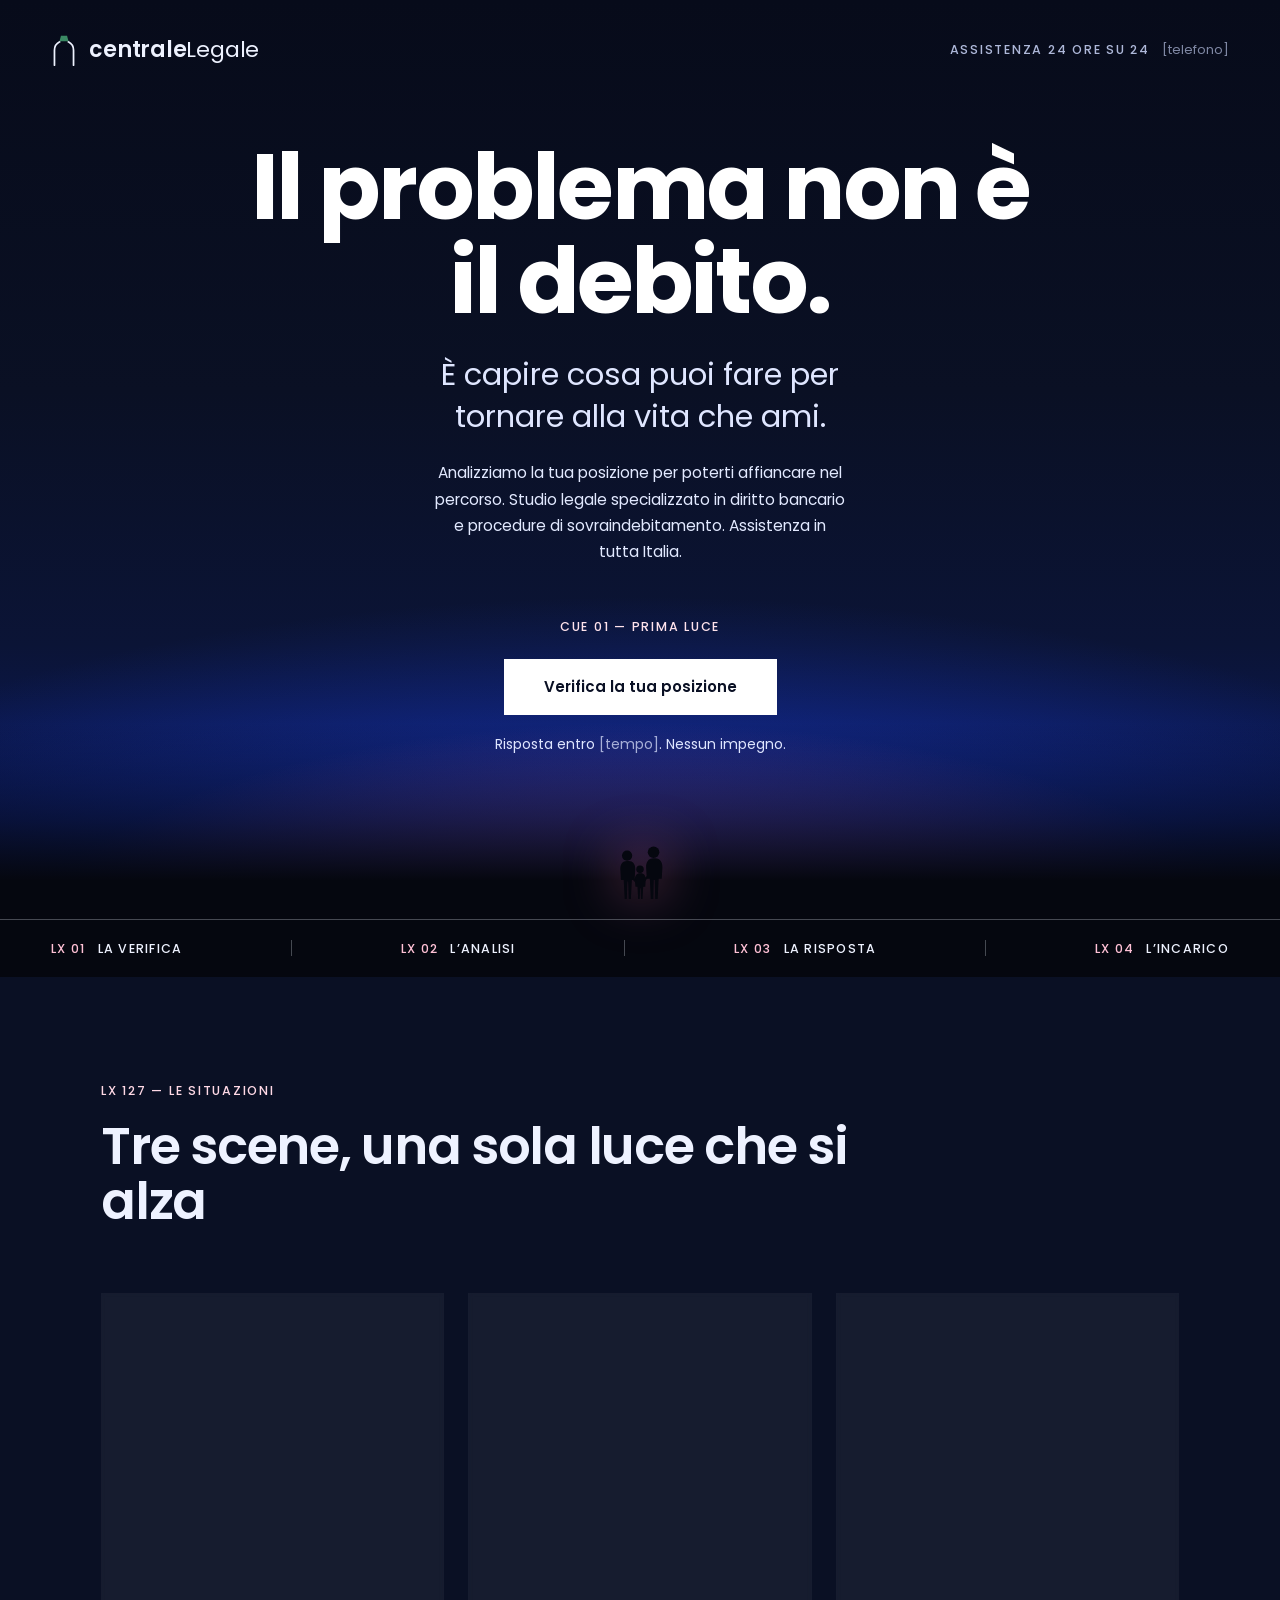
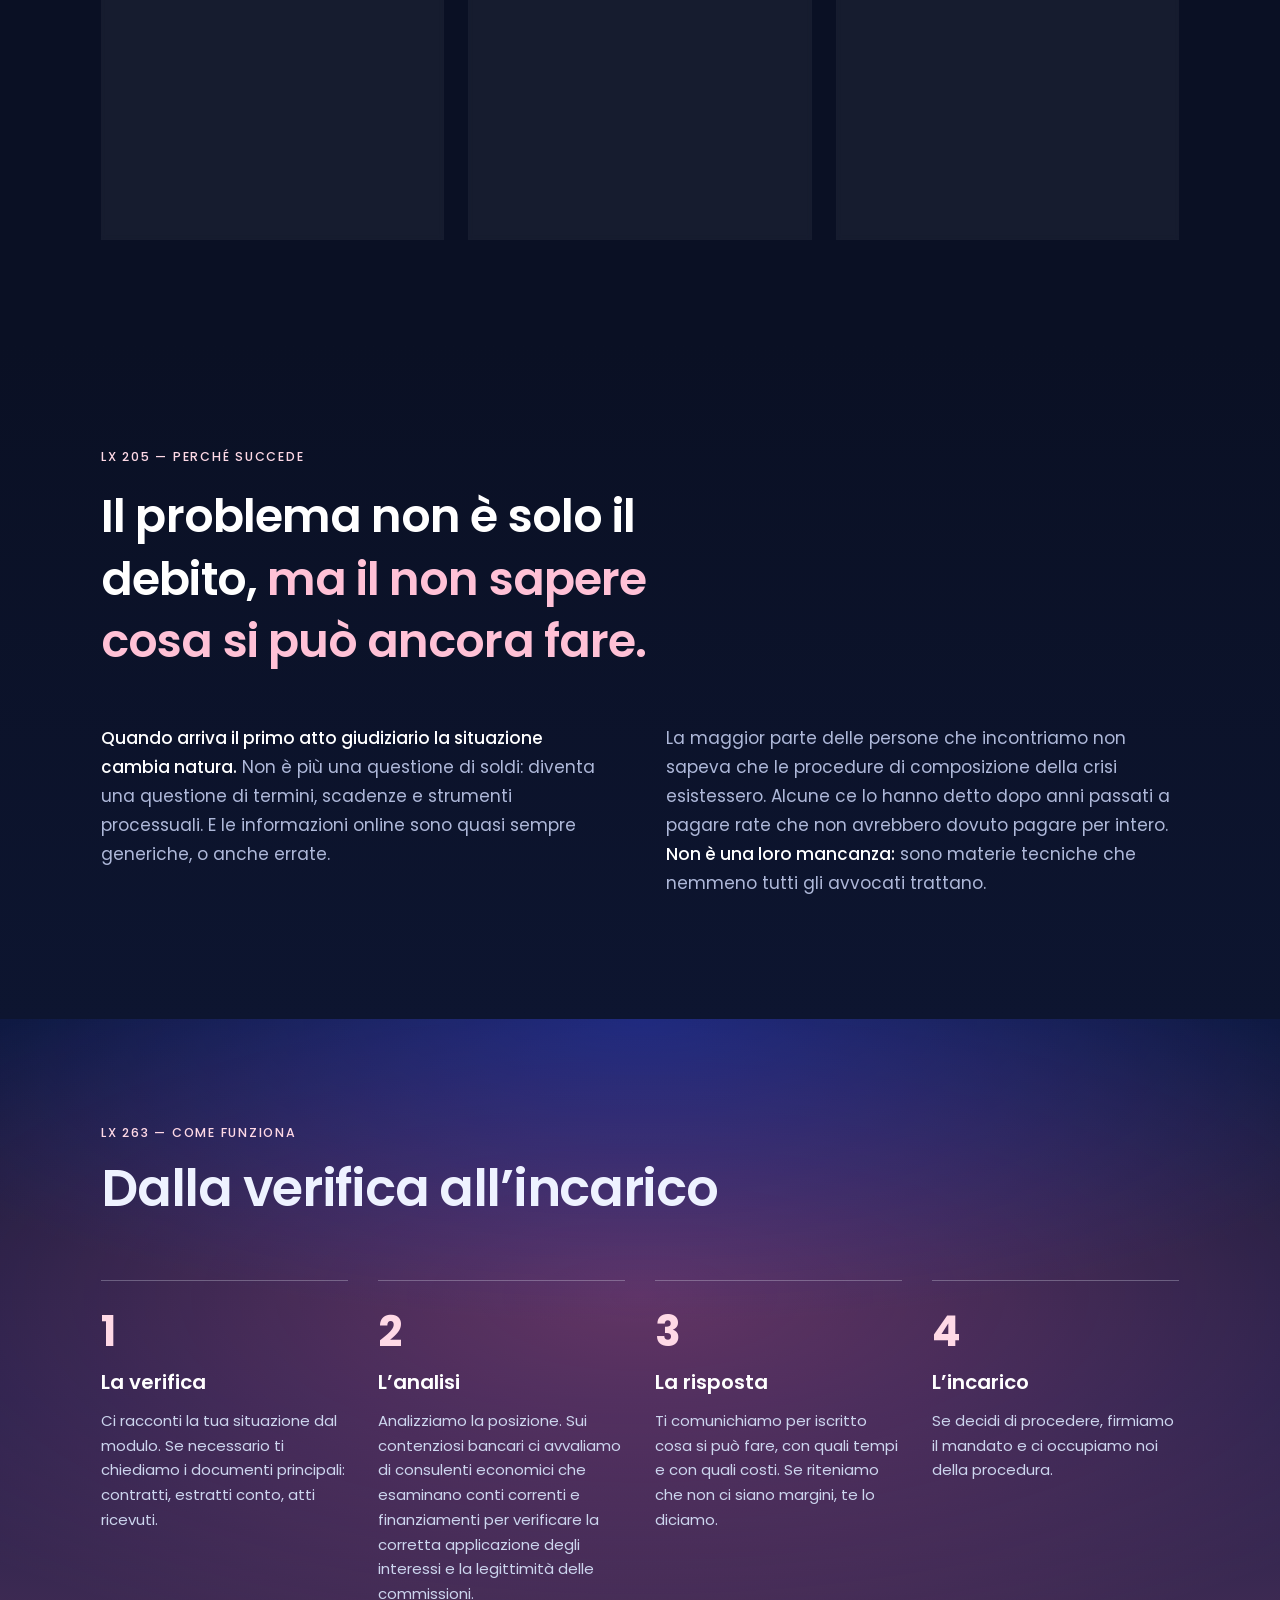
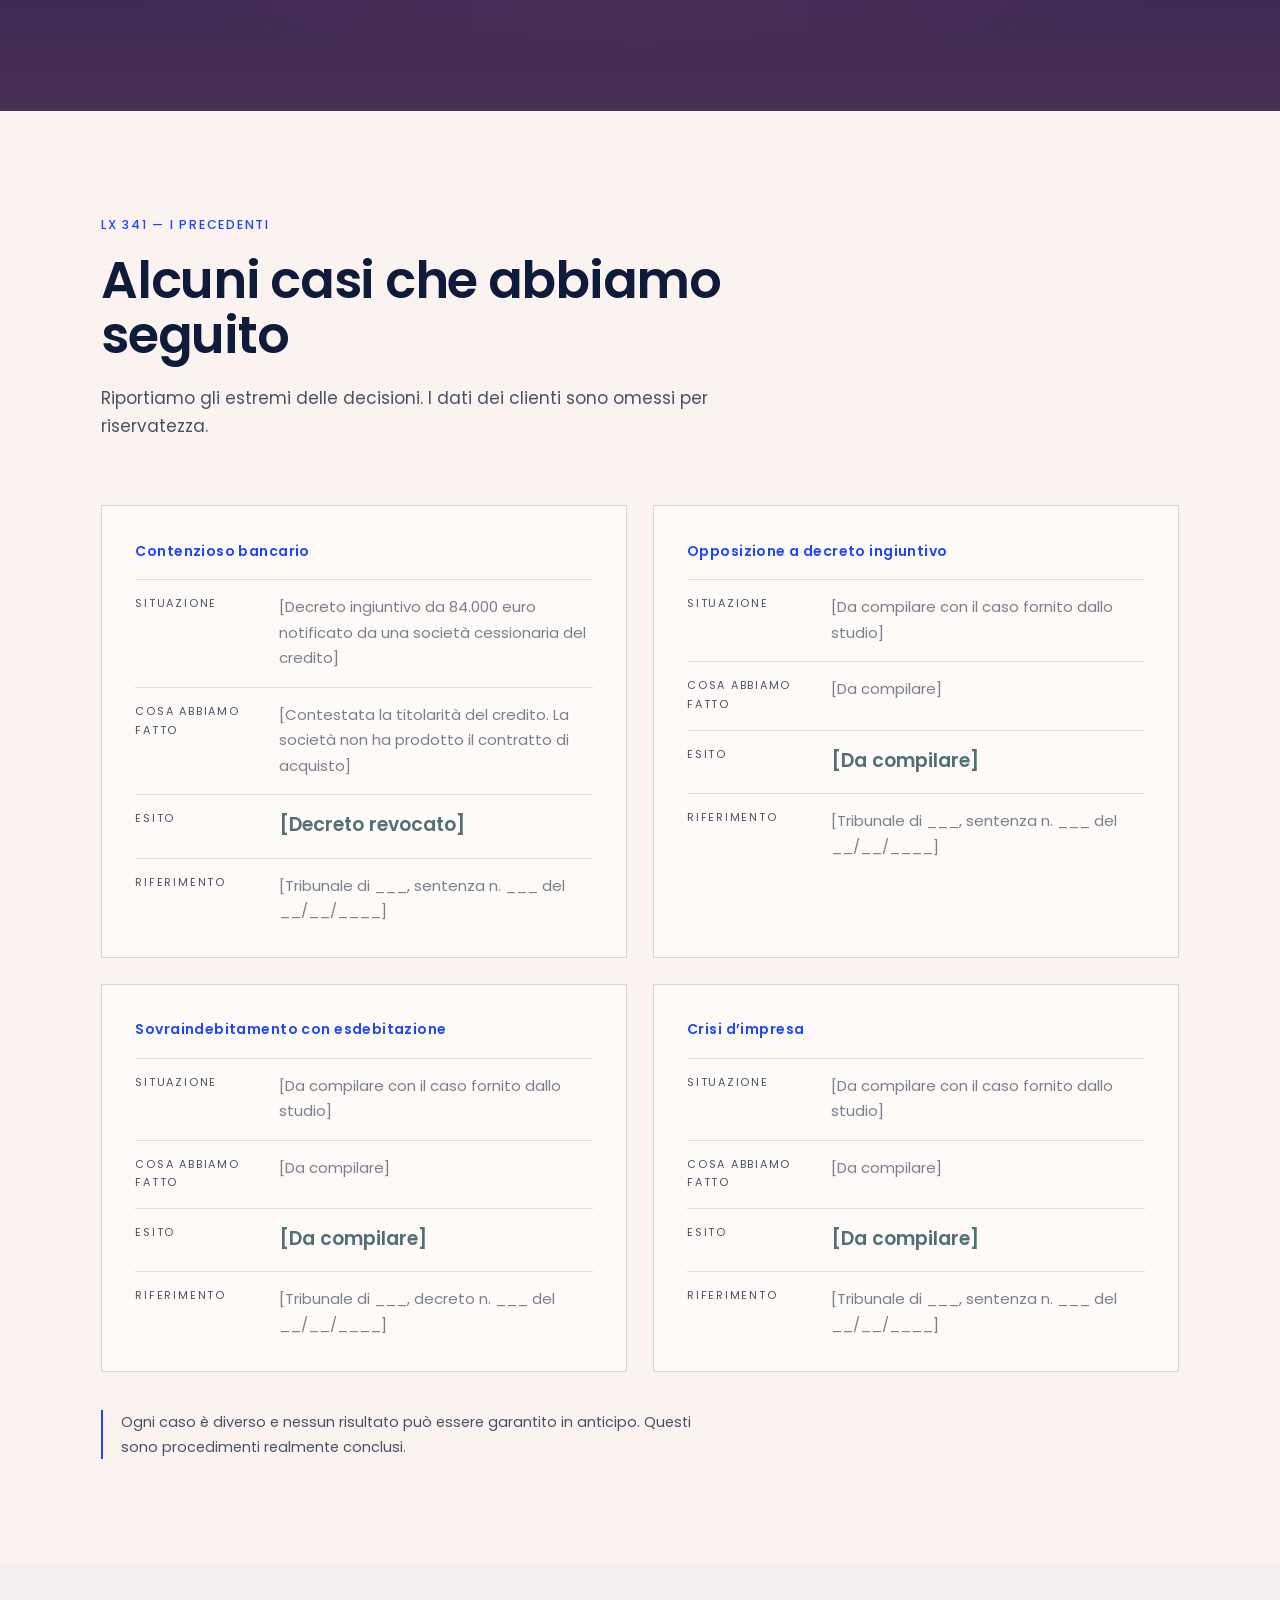
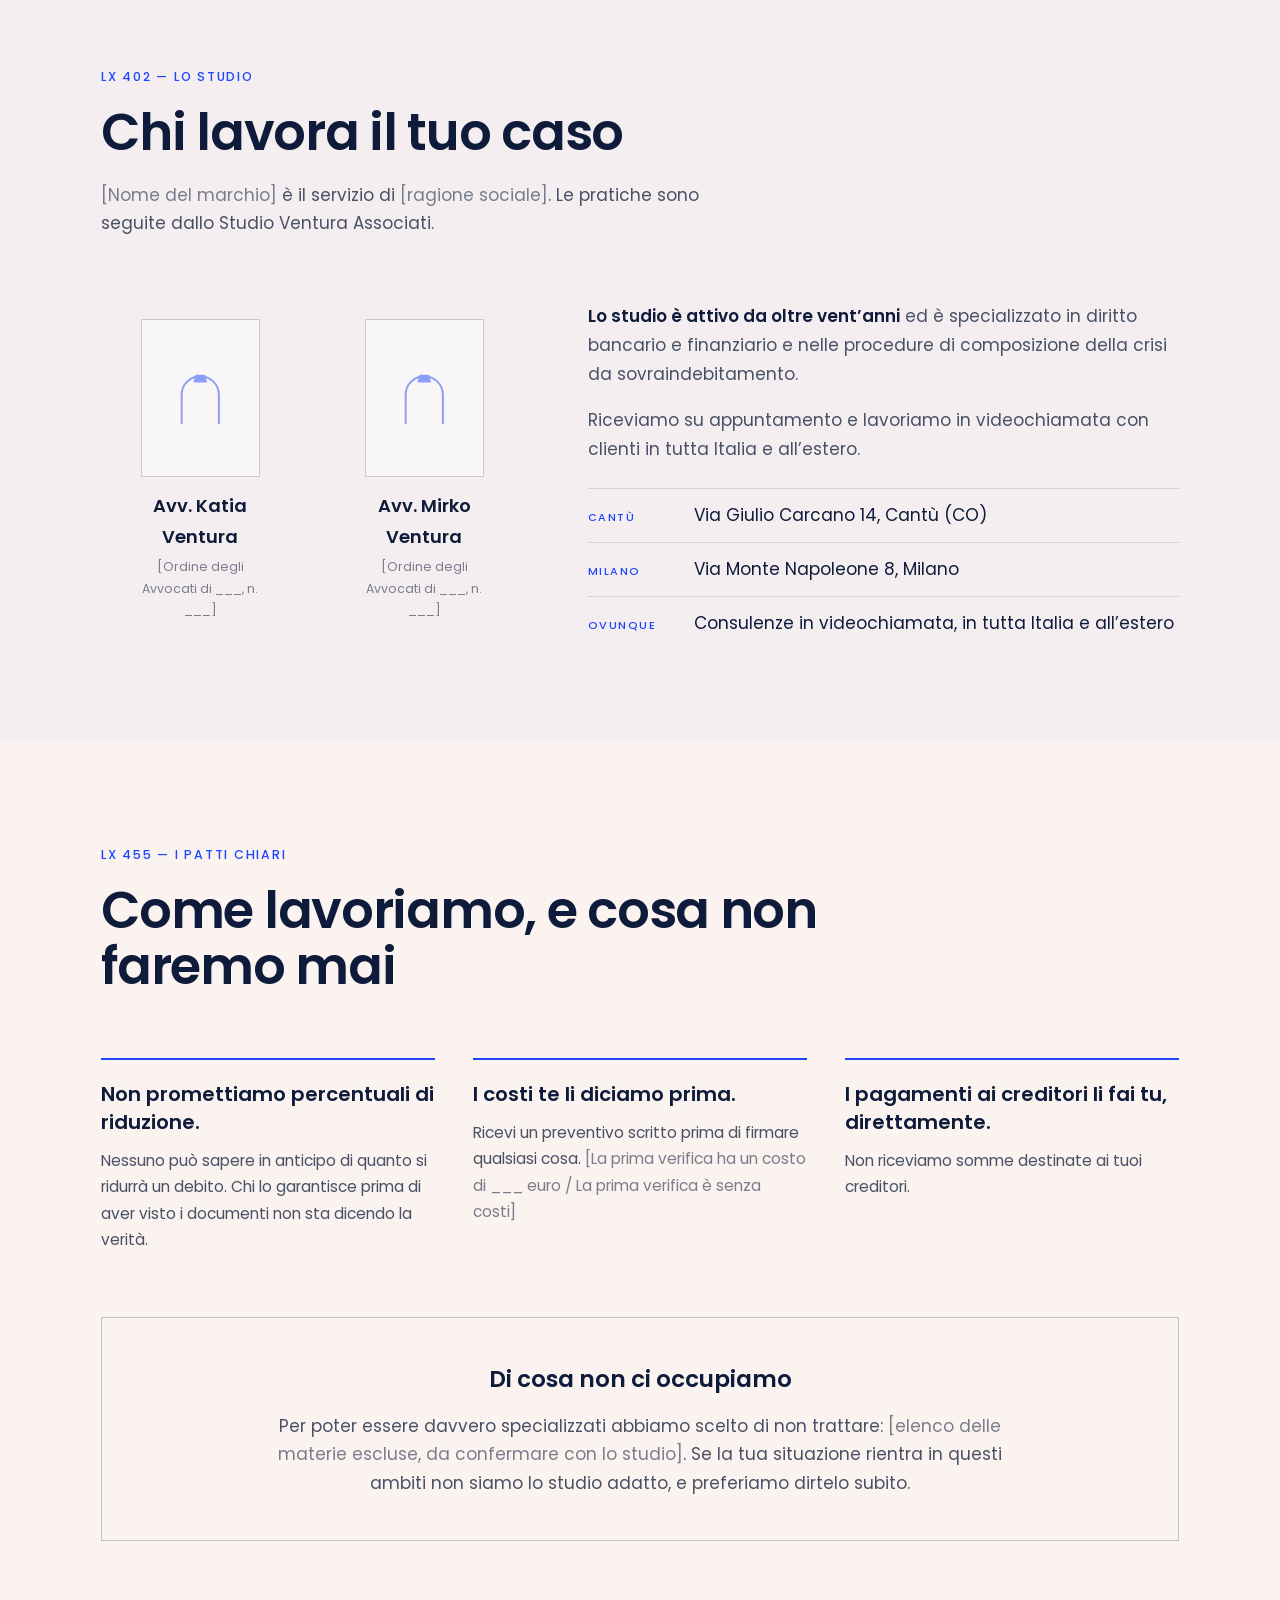
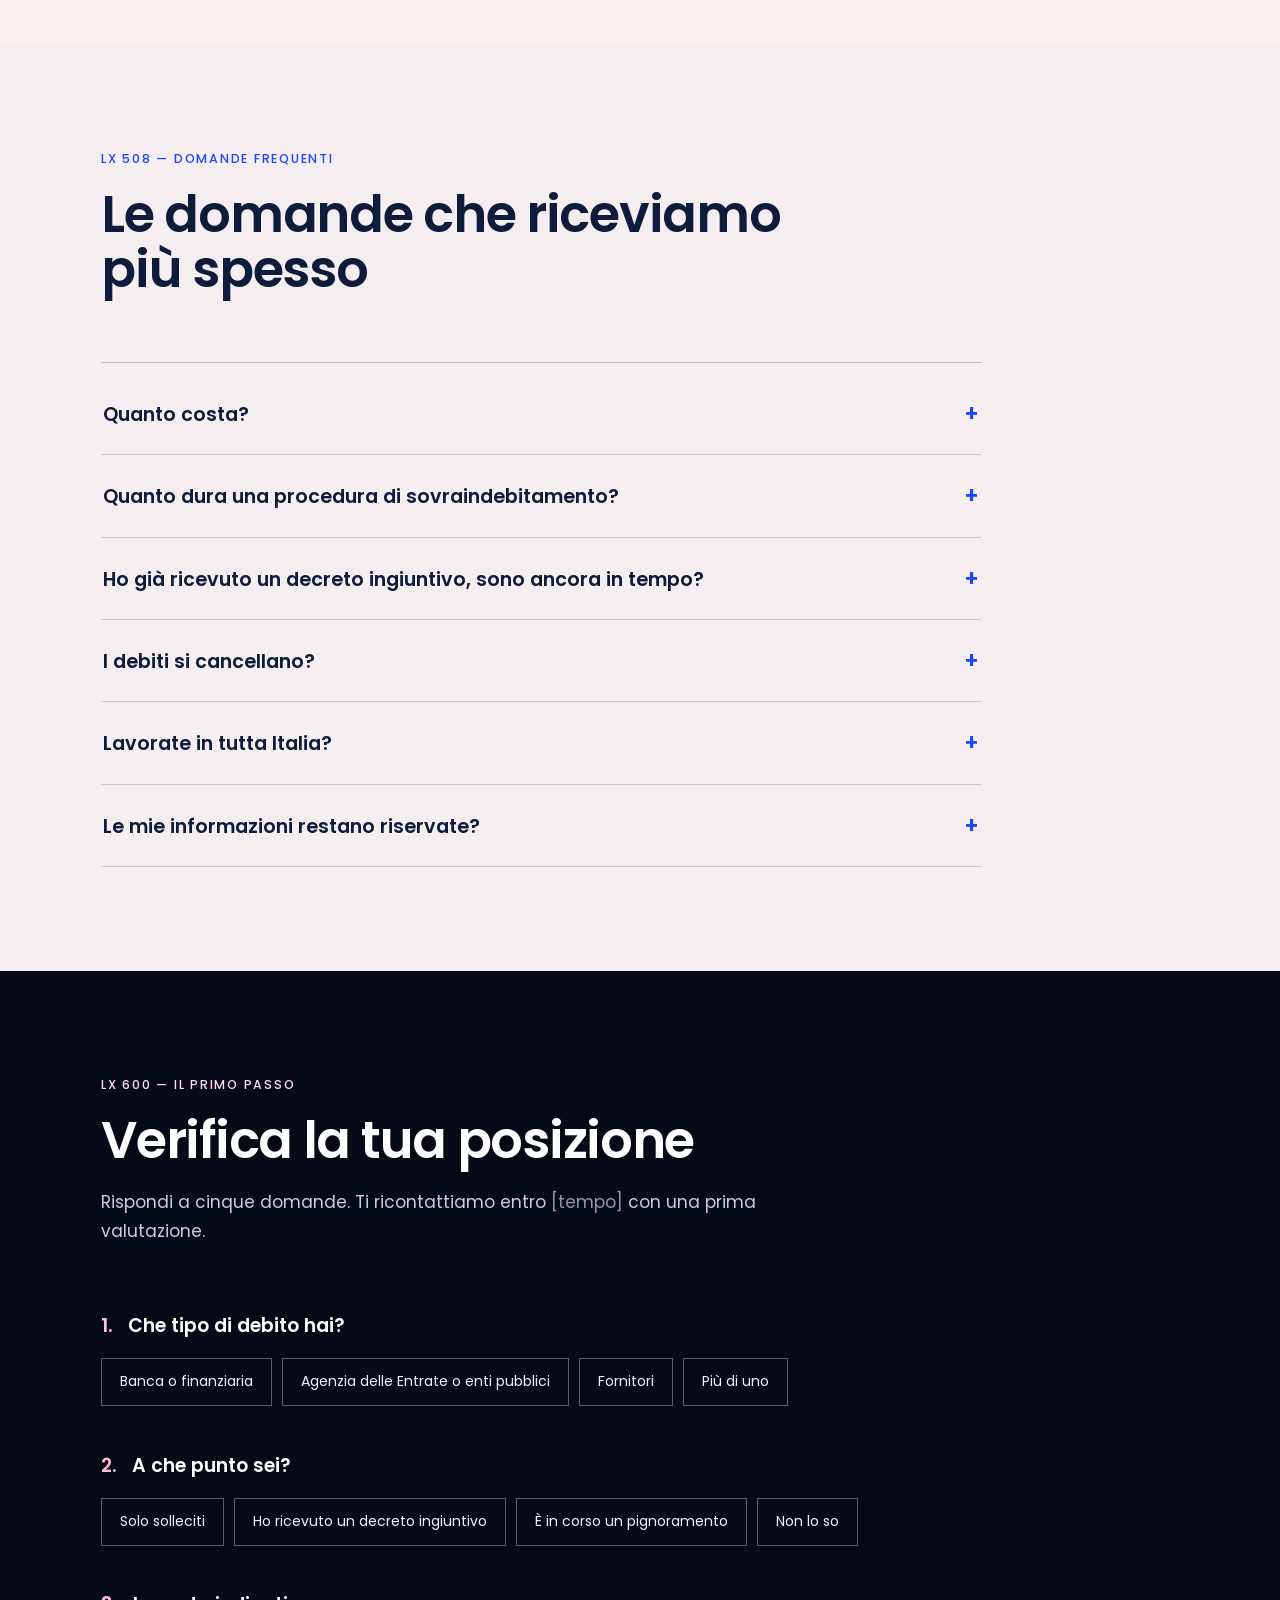
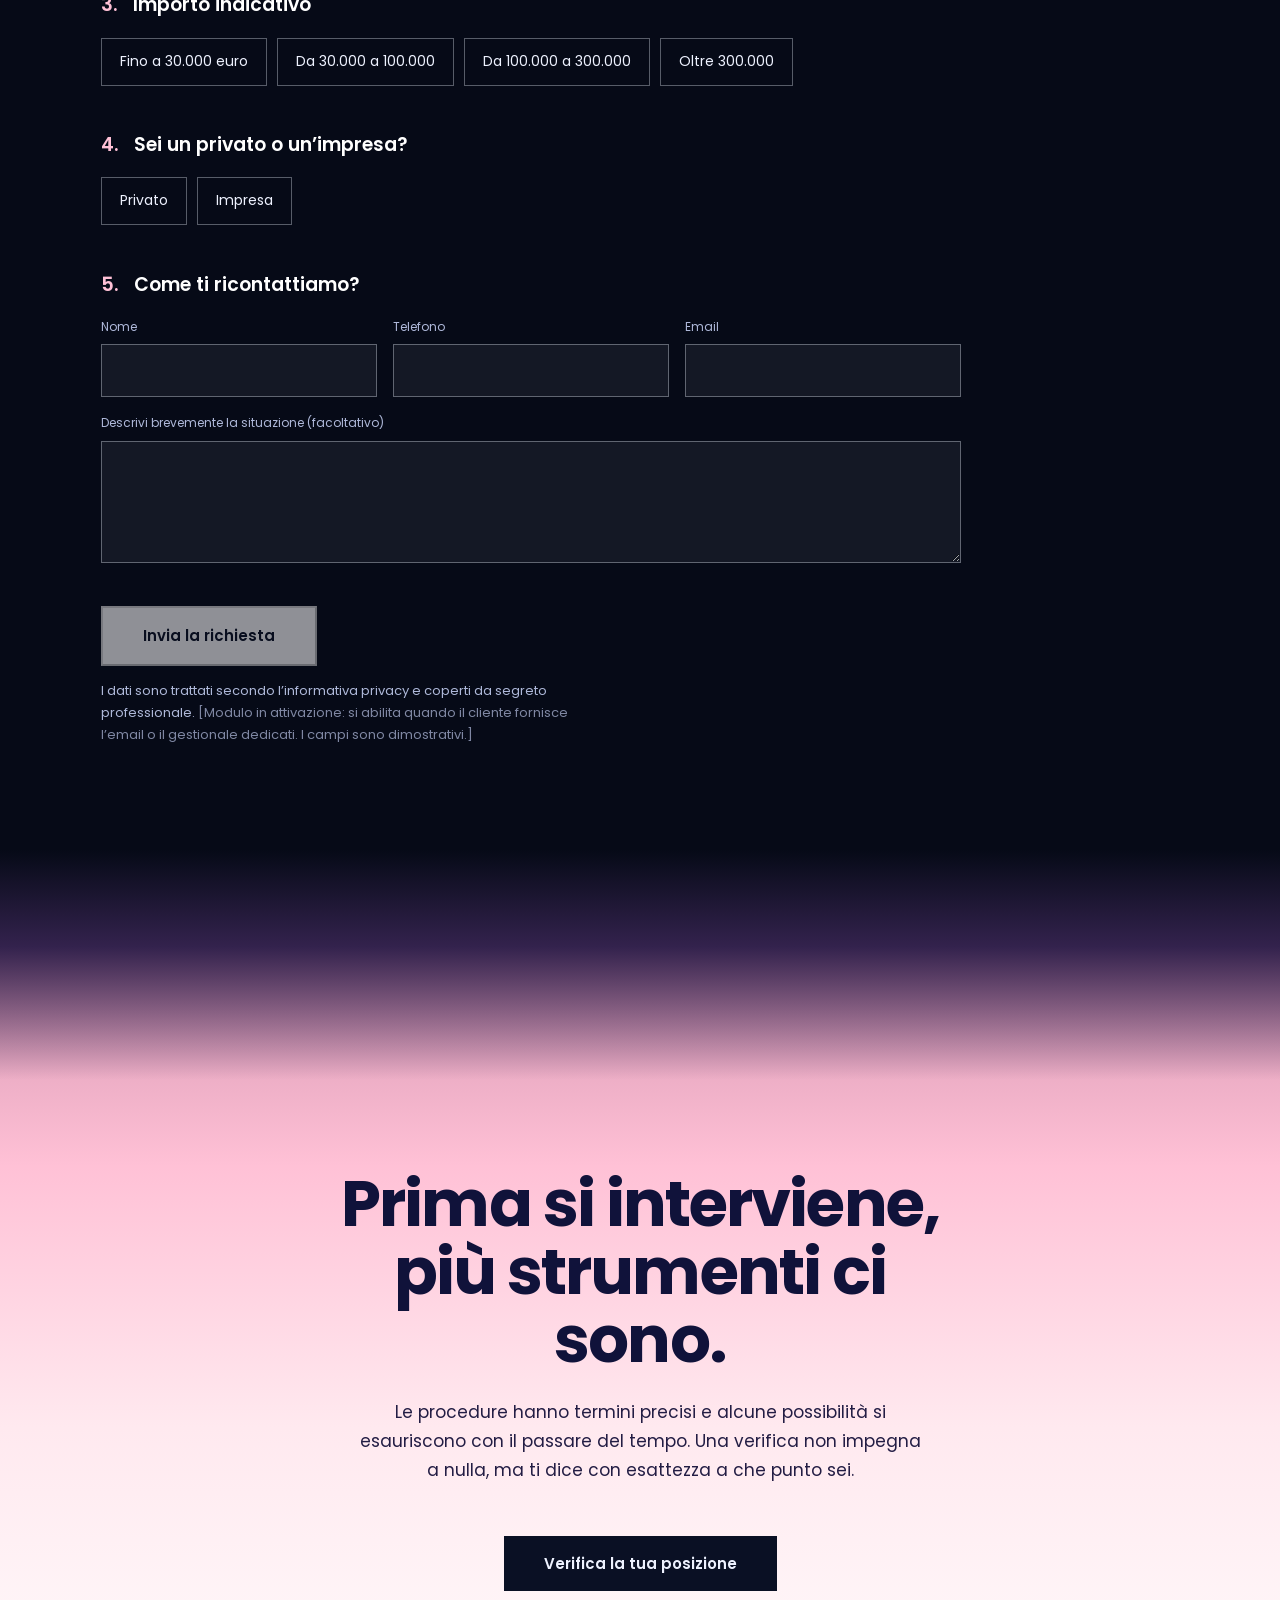
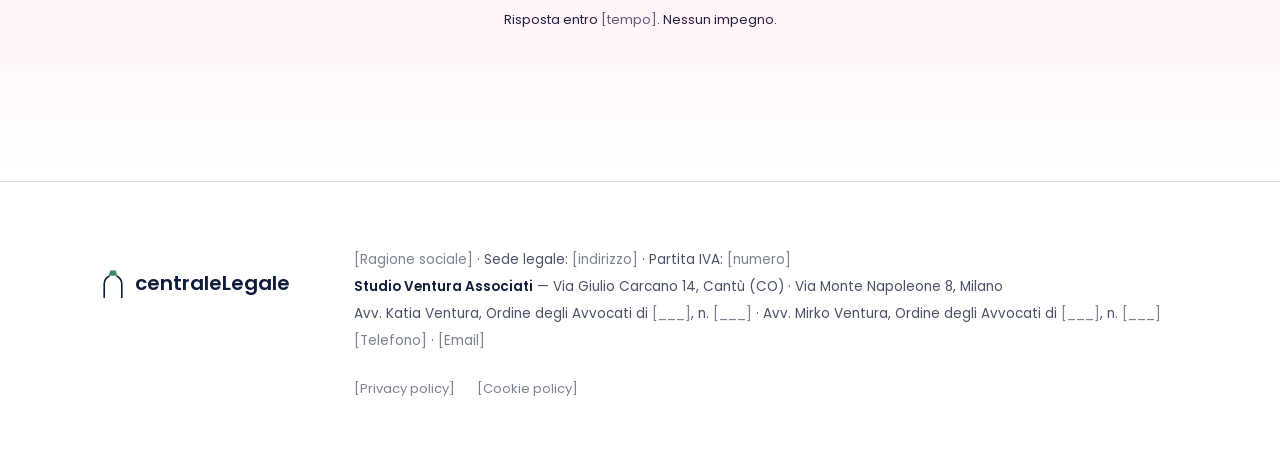
==== commit ec09ef84: "Fix dalla finish review multi-agente (10 finding confermati) - reveal con fallback: contenuto visibi" ====
--- a/varianti/alba/index.html
+++ b/varianti/alba/index.html
@@ -16,15 +16,16 @@
 <header class="hero">
   <nav class="hero__nav">
     <a class="hero__logo" href="#top" aria-label="centraleLegale">
-      <svg viewBox="0 0 60 40" fill="none" xmlns="http://www.w3.org/2000/svg" aria-hidden="true"><path d="M6 40 V22 A24 24 0 0 1 54 22 V40" stroke="#eef2ff" stroke-width="3"/><path d="M24 2 h12 l3 12 h-18 z" fill="#ff6aae"/></svg>
+      <svg class="" viewBox="0 0 60 74" fill="none" xmlns="http://www.w3.org/2000/svg" aria-hidden="true"><path d="M8 72 V38 A22 22 0 0 1 20 18" stroke="#eef2ff" stroke-width="4" stroke-linecap="round"/><path d="M40 18 A22 22 0 0 1 52 38 V72" stroke="#eef2ff" stroke-width="4" stroke-linecap="round"/><path d="M23 4 h14 l3.5 13 h-21 z" fill="#3b8a64"/></svg>
       <b>centrale<span>Legale</span></b>
     </a>
-    <span class="hero__navcue cue">Assistenza 24 ore su 24</span>
+    <span class="hero__navright"><span class="hero__navcue cue">Assistenza 24 ore su 24</span><span class="hero__navtel segnaposto">[telefono]</span></span>
   </nav>
 
   <div class="hero__stage">
-    <h1 class="hero__title">Il problema non è il debito.</h1>
+    <h1 class="hero__title">Il problema non è il&nbsp;debito.</h1>
     <p class="hero__sub">È capire cosa puoi fare per tornare alla vita che ami.</p>
+    <p class="hero__lead">Analizziamo la tua posizione per poterti affiancare nel percorso. Studio legale specializzato in diritto bancario e procedure di sovraindebitamento. Assistenza in tutta Italia.</p>
     <p class="hero__cue cue">Cue 01 — Prima luce</p>
     <a class="btn btn--luce" href="#verifica">Verifica la tua posizione</a>
     <p class="hero__micro">Risposta entro <span class="segnaposto">[tempo]</span>. Nessun impegno.</p>
@@ -33,12 +34,13 @@
   <div class="hero__ground" aria-hidden="true"></div>
   <div class="hero__family" aria-hidden="true">
     <svg viewBox="0 0 132 90" fill="#05070f" xmlns="http://www.w3.org/2000/svg">
-      <path d="M42 90 V44 a9 9 0 0 1 18 0 V90 Z"/>
-      <circle cx="51" cy="30" r="9"/>
-      <path d="M74 90 V40 a10 10 0 0 1 20 0 V90 Z"/>
-      <circle cx="84" cy="24" r="10"/>
-      <path d="M62 90 V58 a6 6 0 0 1 12 0 V90 Z"/>
-      <circle cx="68" cy="48" r="6"/>
+      <circle cx="47" cy="26" r="7.5"/>
+      <path d="M47 34 c-7 0 -10 5 -10 12 l1 16 h4 l1.5 28 h3 l1 -26 h1 l1 26 h3 l1.5 -28 h4 l1 -16 c0 -7 -3 -12 -10 -12 z"/>
+      <circle cx="86" cy="21" r="8.5"/>
+      <path d="M86 30 c-8 0 -11 6 -11 13 l1 17 h4.5 l1.5 30 h3.5 l0.8 -28 h1.4 l0.8 28 h3.5 l1.5 -30 h4.5 l1 -17 c0 -7 -3 -13 -11 -13 z"/>
+      <circle cx="66" cy="46" r="5.5"/>
+      <path d="M66 52 c-5 0 -7.5 4 -7.5 9 l0.8 11 h3 l1 18 h2.2 l0.6 -16 h0.8 l0.6 16 h2.2 l1 -18 h3 l0.8 -11 c0 -5 -2.5 -9 -7.5 -9 z"/>
+      <path d="M56 60 l4 4 M76 58 l-4 5" stroke="#05070f" stroke-width="3" stroke-linecap="round"/>
     </svg>
   </div>
 
@@ -46,11 +48,11 @@
     <ul>
       <li><span class="num">LX 01</span> La verifica</li>
       <li class="sep" aria-hidden="true"></li>
-      <li><span class="num">LX 02</span> L'analisi</li>
+      <li><span class="num">LX 02</span> L’analisi</li>
       <li class="sep" aria-hidden="true"></li>
       <li><span class="num">LX 03</span> La risposta</li>
       <li class="sep" aria-hidden="true"></li>
-      <li><span class="num">LX 04</span> L'incarico</li>
+      <li><span class="num">LX 04</span> L’incarico</li>
     </ul>
   </div>
 </header>
@@ -68,19 +70,19 @@
         <article class="sit rise">
           <p class="sit__cue cue">Scena I</p>
           <h3 class="sit__t">Hai ricevuto un decreto ingiuntivo o un pignoramento</h3>
-          <p class="sit__p">Un decreto ingiuntivo si può opporre, ma il termine è di 40 giorni dalla notifica. Spesso chi chiede il pagamento è una società che ha comprato il credito dalla banca e non può dimostrare di esserne titolare. Quando quella prova manca, il decreto può essere revocato e l'esecuzione sospesa.</p>
+          <p class="sit__p">Un decreto ingiuntivo si può opporre, ma il termine è di 40 giorni dalla notifica. In molti casi chi chiede il pagamento è una società che ha acquistato il credito dalla banca e non è in grado di dimostrare di esserne il titolare. Quando quella prova manca, il decreto può essere revocato e l’esecuzione sospesa.</p>
           <a class="sit__link" href="#verifica">Verifica la tua posizione</a>
         </article>
         <article class="sit rise">
           <p class="sit__cue cue">Scena II</p>
           <h3 class="sit__t">I debiti sono più di quello che riesci a pagare</h3>
-          <p class="sit__p">Il Codice della Crisi permette di ristrutturare l'intera posizione debitoria in un piano sostenibile su tre anni e, con i requisiti di legge, di ottenere l'esdebitazione del residuo. Vale per tutti i debiti insieme: banche, finanziarie, Agenzia delle Entrate, comuni, sanzioni.</p>
+          <p class="sit__p">Il Codice della Crisi prevede procedure che permettono di ristrutturare l’intera posizione debitoria in un piano sostenibile su tre anni e, in presenza dei requisiti di legge, di ottenere l’esdebitazione del residuo. Vale per tutti i debiti insieme: banche, finanziarie, Agenzia delle Entrate, comuni, sanzioni amministrative.</p>
           <a class="sit__link" href="#verifica">Verifica la tua posizione</a>
         </article>
         <article class="sit rise">
           <p class="sit__cue cue">Scena III</p>
-          <h3 class="sit__t">Hai un'impresa in difficoltà</h3>
-          <p class="sit__p">Quando l'esposizione dell'azienda comincia a toccare il patrimonio personale, le procedure del Codice della Crisi vanno attivate entro finestre temporali precise. Ogni mese di attesa riduce le soluzioni disponibili.</p>
+          <h3 class="sit__t">Hai un’impresa in difficoltà</h3>
+          <p class="sit__p">Quando l’esposizione dell’azienda comincia a toccare il patrimonio personale, le procedure del Codice della Crisi vanno attivate entro finestre temporali precise. Ogni mese di attesa riduce le soluzioni disponibili.</p>
           <a class="sit__link" href="#verifica">Verifica la tua posizione</a>
         </article>
       </div>
@@ -104,13 +106,13 @@
     <div class="container sez">
       <header class="sez__head">
         <p class="sez__cue cue"><span class="num">LX 263</span> — Come funziona</p>
-        <h2 class="sez__title">Dalla verifica all'incarico</h2>
+        <h2 class="sez__title">Dalla verifica all’incarico</h2>
       </header>
       <div class="passi">
-        <article class="passo rise"><p class="passo__n num">1</p><h3 class="passo__t">La verifica</h3><p class="passo__p">Ci racconti la tua situazione dal modulo. Se serve ti chiediamo i documenti principali: contratti, estratti conto, atti ricevuti.</p></article>
-        <article class="passo rise"><p class="passo__n num">2</p><h3 class="passo__t">L'analisi</h3><p class="passo__p">Analizziamo la posizione. Sui contenziosi bancari ci avvaliamo di consulenti economici che esaminano conti e finanziamenti.</p></article>
-        <article class="passo rise"><p class="passo__n num">3</p><h3 class="passo__t">La risposta</h3><p class="passo__p">Ti comunichiamo per iscritto cosa si può fare, con quali tempi e costi. Se non ci sono margini, te lo diciamo.</p></article>
-        <article class="passo rise"><p class="passo__n num">4</p><h3 class="passo__t">L'incarico</h3><p class="passo__p">Se decidi di procedere, firmiamo il mandato e ci occupiamo noi della procedura.</p></article>
+        <article class="passo rise"><p class="passo__n num">1</p><h3 class="passo__t">La verifica</h3><p class="passo__p">Ci racconti la tua situazione dal modulo. Se necessario ti chiediamo i documenti principali: contratti, estratti conto, atti ricevuti.</p></article>
+        <article class="passo rise"><p class="passo__n num">2</p><h3 class="passo__t">L’analisi</h3><p class="passo__p">Analizziamo la posizione. Sui contenziosi bancari ci avvaliamo di consulenti economici che esaminano conti correnti e finanziamenti per verificare la corretta applicazione degli interessi e la legittimità delle commissioni.</p></article>
+        <article class="passo rise"><p class="passo__n num">3</p><h3 class="passo__t">La risposta</h3><p class="passo__p">Ti comunichiamo per iscritto cosa si può fare, con quali tempi e con quali costi. Se riteniamo che non ci siano margini, te lo diciamo.</p></article>
+        <article class="passo rise"><p class="passo__n num">4</p><h3 class="passo__t">L’incarico</h3><p class="passo__p">Se decidi di procedere, firmiamo il mandato e ci occupiamo noi della procedura.</p></article>
       </div>
     </div>
   </section>
@@ -126,31 +128,39 @@
       <div class="casi">
         <article class="caso rise">
           <p class="caso__tipo">Contenzioso bancario</p>
+          <dl class="caso__dl">
           <div class="caso__pair"><dt>Situazione</dt><dd class="segnaposto">[Decreto ingiuntivo da 84.000 euro notificato da una società cessionaria del credito]</dd></div>
           <div class="caso__pair"><dt>Cosa abbiamo fatto</dt><dd class="segnaposto">[Contestata la titolarità del credito. La società non ha prodotto il contratto di acquisto]</dd></div>
           <div class="caso__pair caso__pair--esito"><dt>Esito</dt><dd class="segnaposto">[Decreto revocato]</dd></div>
           <div class="caso__pair"><dt>Riferimento</dt><dd class="segnaposto">[Tribunale di ___, sentenza n. ___ del __/__/____]</dd></div>
+        </dl>
         </article>
         <article class="caso rise">
           <p class="caso__tipo">Opposizione a decreto ingiuntivo</p>
+          <dl class="caso__dl">
           <div class="caso__pair"><dt>Situazione</dt><dd class="segnaposto">[Da compilare con il caso fornito dallo studio]</dd></div>
           <div class="caso__pair"><dt>Cosa abbiamo fatto</dt><dd class="segnaposto">[Da compilare]</dd></div>
           <div class="caso__pair caso__pair--esito"><dt>Esito</dt><dd class="segnaposto">[Da compilare]</dd></div>
           <div class="caso__pair"><dt>Riferimento</dt><dd class="segnaposto">[Tribunale di ___, sentenza n. ___ del __/__/____]</dd></div>
+        </dl>
         </article>
         <article class="caso rise">
           <p class="caso__tipo">Sovraindebitamento con esdebitazione</p>
+          <dl class="caso__dl">
           <div class="caso__pair"><dt>Situazione</dt><dd class="segnaposto">[Da compilare con il caso fornito dallo studio]</dd></div>
           <div class="caso__pair"><dt>Cosa abbiamo fatto</dt><dd class="segnaposto">[Da compilare]</dd></div>
           <div class="caso__pair caso__pair--esito"><dt>Esito</dt><dd class="segnaposto">[Da compilare]</dd></div>
           <div class="caso__pair"><dt>Riferimento</dt><dd class="segnaposto">[Tribunale di ___, decreto n. ___ del __/__/____]</dd></div>
+        </dl>
         </article>
         <article class="caso rise">
-          <p class="caso__tipo">Crisi d'impresa</p>
+          <p class="caso__tipo">Crisi d’impresa</p>
+          <dl class="caso__dl">
           <div class="caso__pair"><dt>Situazione</dt><dd class="segnaposto">[Da compilare con il caso fornito dallo studio]</dd></div>
           <div class="caso__pair"><dt>Cosa abbiamo fatto</dt><dd class="segnaposto">[Da compilare]</dd></div>
           <div class="caso__pair caso__pair--esito"><dt>Esito</dt><dd class="segnaposto">[Da compilare]</dd></div>
           <div class="caso__pair"><dt>Riferimento</dt><dd class="segnaposto">[Tribunale di ___, sentenza n. ___ del __/__/____]</dd></div>
+        </dl>
         </article>
       </div>
       <p class="casi__nota">Ogni caso è diverso e nessun risultato può essere garantito in anticipo. Questi sono procedimenti realmente conclusi.</p>
@@ -177,12 +187,12 @@
           </figure>
         </div>
         <div class="studio__txt">
-          <p><strong>Lo studio è attivo da oltre vent'anni</strong> ed è specializzato in diritto bancario e finanziario e nelle procedure di composizione della crisi da sovraindebitamento.</p>
-          <p>Riceviamo su appuntamento e lavoriamo in videochiamata con clienti in tutta Italia e all'estero.</p>
+          <p><strong>Lo studio è attivo da oltre vent’anni</strong> ed è specializzato in diritto bancario e finanziario e nelle procedure di composizione della crisi da sovraindebitamento.</p>
+          <p>Riceviamo su appuntamento e lavoriamo in videochiamata con clienti in tutta Italia e all’estero.</p>
           <ul class="studio__sedi">
             <li><span class="cue">Cantù</span><span>Via Giulio Carcano 14, Cantù (CO)</span></li>
             <li><span class="cue">Milano</span><span>Via Monte Napoleone 8, Milano</span></li>
-            <li><span class="cue">Ovunque</span><span>Consulenze in videochiamata, in tutta Italia e all'estero</span></li>
+            <li><span class="cue">Ovunque</span><span>Consulenze in videochiamata, in tutta Italia e all’estero</span></li>
           </ul>
         </div>
       </div>
@@ -219,8 +229,8 @@
         <details class="qa__i"><summary>Quanto costa?</summary><p class="qa__a"><span class="segnaposto">[Da completare]</span>. Il preventivo è sempre scritto e precede qualsiasi impegno.</p></details>
         <details class="qa__i"><summary>Quanto dura una procedura di sovraindebitamento?</summary><p class="qa__a">Ogni situazione è diversa e capire la tua posizione attuale dopo la prima analisi ci aiuterà a stimare il tempo di lavorazione.</p></details>
         <details class="qa__i"><summary>Ho già ricevuto un decreto ingiuntivo, sono ancora in tempo?</summary><p class="qa__a">Il termine per proporre opposizione è di <span class="num">40</span> giorni dalla notifica. Se il termine è scaduto esistono altri strumenti, ma vanno valutati sul caso concreto.</p></details>
-        <details class="qa__i"><summary>I debiti si cancellano?</summary><p class="qa__a">Le procedure di composizione della crisi permettono di ristrutturare la posizione e, con i requisiti previsti dalla legge, di ottenere l'esdebitazione del debito residuo. Non è automatico e non vale per tutti: dipende dai requisiti e dalla valutazione del tribunale.</p></details>
-        <details class="qa__i"><summary>Lavorate in tutta Italia?</summary><p class="qa__a">Sì. Le consulenze si svolgono in videochiamata e seguiamo clienti anche residenti all'estero.</p></details>
+        <details class="qa__i"><summary>I debiti si cancellano?</summary><p class="qa__a">Le procedure di composizione della crisi permettono di ristrutturare la posizione e, con i requisiti previsti dalla legge, di ottenere l’esdebitazione del debito residuo. Non è automatico e non vale per tutti: dipende dai requisiti e dalla valutazione del tribunale.</p></details>
+        <details class="qa__i"><summary>Lavorate in tutta Italia?</summary><p class="qa__a">Sì. Le consulenze si svolgono in videochiamata e seguiamo clienti anche residenti all’estero.</p></details>
         <details class="qa__i"><summary>Le mie informazioni restano riservate?</summary><p class="qa__a">Sì, siamo tenuti al segreto professionale.</p></details>
       </div>
     </div>
@@ -234,7 +244,7 @@
         <h2 class="sez__title">Verifica la tua posizione</h2>
         <p class="sez__intro">Rispondi a cinque domande. Ti ricontattiamo entro <span class="segnaposto">[tempo]</span> con una prima valutazione.</p>
       </header>
-      <form class="form" method="post" action="mailto:verifica@centralelegale.example" enctype="text/plain">
+      <form class="form" action="#verifica">
         <fieldset><legend><span class="num">1.</span> Che tipo di debito hai?</legend>
           <div class="scelte">
             <label class="scelta"><input type="radio" name="tipo" value="Banca o finanziaria"><span>Banca o finanziaria</span></label>
@@ -259,7 +269,7 @@
             <label class="scelta"><input type="radio" name="importo" value="Oltre 300.000"><span class="num">Oltre 300.000</span></label>
           </div>
         </fieldset>
-        <fieldset><legend><span class="num">4.</span> Sei un privato o un'impresa?</legend>
+        <fieldset><legend><span class="num">4.</span> Sei un privato o un’impresa?</legend>
           <div class="scelte">
             <label class="scelta"><input type="radio" name="soggetto" value="Privato"><span>Privato</span></label>
             <label class="scelta"><input type="radio" name="soggetto" value="Impresa"><span>Impresa</span></label>
@@ -274,8 +284,8 @@
           </div>
         </fieldset>
         <div class="form__foot">
-          <button class="btn btn--luce" type="submit">Invia la richiesta</button>
-          <p class="form__priv">I dati sono trattati secondo l'informativa privacy e coperti da segreto professionale. <span class="segnaposto">[Destinazione del modulo da configurare: email o gestionale]</span></p>
+          <button class="btn btn--luce" type="submit" disabled aria-describedby="nota-modulo-alba">Invia la richiesta</button>
+          <p class="form__priv">I dati sono trattati secondo l’informativa privacy e coperti da segreto professionale. <span class="segnaposto" id="nota-modulo-alba">[Modulo in attivazione: si abilita quando il cliente fornisce l’email o il gestionale dedicati. I campi sono dimostrativi.]</span></p>
         </div>
       </form>
     </div>
@@ -296,7 +306,7 @@
 <footer class="foot">
   <div class="container foot__grid">
     <p class="foot__mark">
-      <svg viewBox="0 0 60 40" fill="none" xmlns="http://www.w3.org/2000/svg" aria-hidden="true"><path d="M6 40 V22 A24 24 0 0 1 54 22 V40" stroke="#0e1b3a" stroke-width="3"/><path d="M24 2 h12 l3 12 h-18 z" fill="#1e46ff"/></svg>
+      <svg class="" viewBox="0 0 60 74" fill="none" xmlns="http://www.w3.org/2000/svg" aria-hidden="true"><path d="M8 72 V38 A22 22 0 0 1 20 18" stroke="#0e1b3a" stroke-width="4" stroke-linecap="round"/><path d="M40 18 A22 22 0 0 1 52 38 V72" stroke="#0e1b3a" stroke-width="4" stroke-linecap="round"/><path d="M23 4 h14 l3.5 13 h-21 z" fill="#3b8a64"/></svg>
       centraleLegale
     </p>
     <address>
@@ -304,16 +314,19 @@
       <strong>Studio Ventura Associati</strong> — Via Giulio Carcano 14, Cantù (CO) · Via Monte Napoleone 8, Milano<br>
       Avv. Katia Ventura, Ordine degli Avvocati di <span class="segnaposto">[___]</span>, n. <span class="segnaposto">[___]</span> · Avv. Mirko Ventura, Ordine degli Avvocati di <span class="segnaposto">[___]</span>, n. <span class="segnaposto">[___]</span><br>
       <span class="segnaposto">[Telefono]</span> · <span class="segnaposto">[Email]</span>
-      <span class="foot__legal"><a href="#">Privacy policy</a><a href="#">Cookie policy</a></span>
+      <span class="foot__legal"><span class="segnaposto">[Privacy policy]</span><span class="segnaposto">[Cookie policy]</span></span>
     </address>
   </div>
 </footer>
 
 <script>
 (function () {
-  if (!('IntersectionObserver' in window)) return;
+  var all = document.querySelectorAll('.rise');
+  function revealAll() { all.forEach(function (el) { el.classList.add('in'); }); }
+  if (!('IntersectionObserver' in window)) { revealAll(); return; }
   var io = new IntersectionObserver(function (es) { es.forEach(function (e) { if (e.isIntersecting) { e.target.classList.add('in'); io.unobserve(e.target); } }); }, { rootMargin: '0px 0px -8% 0px', threshold: 0.08 });
-  document.querySelectorAll('.rise').forEach(function (el) { io.observe(el); });
+  all.forEach(function (el) { io.observe(el); });
+  setTimeout(revealAll, 1500);
 })();
 </script>
 </body>
--- a/varianti/alba/alba.css
+++ b/varianti/alba/alba.css
@@ -41,6 +41,7 @@
 img { max-width: 100%; display: block; }
 a { color: inherit; }
 :focus-visible { outline: 2px solid var(--dawn); outline-offset: 3px; }
+.band--giorno :focus-visible, .band--giorno-2 :focus-visible, .giorno :focus-visible, .foot :focus-visible { outline-color: var(--cobalt); }
 
 .num { font-variant-numeric: tabular-nums; }
 .container { max-width: 1180px; margin-inline: auto; padding-inline: clamp(20px, 4vw, 56px); }
@@ -59,6 +60,8 @@
 .btn--luce:active { transform: translateY(0); }
 .btn--notte { background: var(--night); color: var(--ink-light); }
 .btn--notte:hover { background: var(--cobalt); }
+.btn[disabled] { opacity: 0.55; cursor: not-allowed; }
+.btn--luce[disabled]:hover { box-shadow: none; transform: none; }
 
 /* ============================================================
    HERO — ciclorama notturno con orizzonte cobalto
@@ -75,10 +78,13 @@
 }
 .hero__nav { position: relative; z-index: 3; display: flex; align-items: center; justify-content: space-between; gap: 20px; padding: clamp(20px, 3vw, 34px) clamp(20px, 4vw, 56px); }
 .hero__logo { display: flex; align-items: center; gap: 12px; text-decoration: none; color: var(--ink-light); }
-.hero__logo svg { width: 34px; height: auto; }
+.hero__logo svg { width: 26px; height: auto; }
+.hero__lead { margin: clamp(14px, 1.8vw, 22px) 0 0 0; max-width: 46ch; font-size: 15.5px; line-height: 1.7; color: #e2e9ff; }
 .hero__logo b { font-weight: 600; font-size: 22px; letter-spacing: -0.01em; line-height: 1.4; }
 .hero__logo b span { font-weight: 400; }
 .hero__navcue { color: var(--ink-light-70); }
+.hero__navtel { color: var(--ink-light-70); font-size: 13px; }
+.hero__navright { display: flex; align-items: baseline; gap: 12px; }
 .hero__stage { position: relative; z-index: 3; flex: 1; display: flex; flex-direction: column; align-items: center; justify-content: center; text-align: center; padding: 40px clamp(20px, 4vw, 56px) clamp(120px, 18vh, 200px); }
 .hero__title {
   margin: 0; max-width: 16ch;
@@ -100,7 +106,8 @@
 .hero__strip .num { color: var(--dawn); margin-right: 8px; }
 .hero__strip .sep { width: 1px; height: 16px; background: rgba(238,242,255,0.28); }
 @media (max-width: 760px) {
-  .hero__navcue { display: none; }
+  .hero__navcue { font-size: 11px; letter-spacing: 0.06em; }
+  .hero__navtel { font-size: 11px; }
   .hero__strip ul { flex-wrap: wrap; gap: 8px 16px; }
   .hero__strip .sep { display: none; }
   .hero__strip li { font-size: 11px; }
@@ -171,6 +178,7 @@
 .casi { display: grid; grid-template-columns: 1fr 1fr; gap: clamp(18px, 2vw, 30px); }
 .caso { border: 1px solid rgba(14,27,58,0.16); background: rgba(255,255,255,0.6); padding: clamp(24px, 2.6vw, 38px); display: flex; flex-direction: column; gap: 16px; }
 .caso__tipo { margin: 0; color: var(--cobalt); text-transform: none; letter-spacing: 0.03em; font-weight: 600; font-size: 14px; }
+.caso__dl { display: contents; }
 .caso__pair { display: grid; grid-template-columns: 130px 1fr; gap: 14px; border-top: 1px solid rgba(14,27,58,0.12); padding-top: 14px; }
 .caso__pair dt { font-size: 11px; letter-spacing: var(--track); text-transform: uppercase; color: var(--ink-dark-70); }
 .caso__pair dd { margin: 0; font-size: 15px; color: var(--ink-dark-70); }
@@ -245,9 +253,10 @@
    CHIUSURA — giorno pieno
    ============================================================ */
 .giorno {
-  background: linear-gradient(180deg, #c17f9e 0%, #ffc1d6 38%, #ffe9ef 66%, #ffffff 100%);
-  color: var(--ink-dark); text-align: center; padding-block: clamp(96px, 13vw, 200px);
-}
+  background: linear-gradient(180deg, #c17f9e 0%, #ffc1d6 34%, #ffe9ef 62%, #ffffff 100%);
+  color: var(--ink-dark); text-align: center; padding: 0 0 150px;
+}
+.giorno::before { content: ""; display: block; height: 230px; margin-bottom: 90px; background: linear-gradient(180deg, #060a17 0%, #33224d 42%, rgba(193,127,158,0) 100%); }
 .giorno__t { margin: 0 auto; max-width: 16ch; font-weight: 700; font-size: clamp(34px, 5vw, 72px); line-height: 1.06; letter-spacing: -0.03em; color: #10123a; }
 .giorno__p { margin: 24px auto 0; max-width: 52ch; color: #231d44; }
 .giorno__cta { margin-top: clamp(36px, 4vw, 56px); }
@@ -257,7 +266,7 @@
 .foot { background: #ffffff; color: var(--ink-dark); border-top: 1px solid rgba(14,27,58,0.14); padding-block: clamp(40px, 5vw, 68px); }
 .foot__grid { display: grid; grid-template-columns: auto 1fr; gap: clamp(28px, 5vw, 80px); align-items: start; }
 .foot__mark { display: flex; align-items: center; gap: 10px; font-weight: 600; font-size: 20px; }
-.foot__mark svg { width: 30px; }
+.foot__mark svg { width: 24px; }
 .foot address { font-style: normal; font-size: 13.5px; line-height: 2; color: var(--ink-dark-70); }
 .foot address strong { color: var(--ink-dark); font-weight: 600; }
 .foot__legal { margin-top: 22px; display: flex; gap: 22px; font-size: 13px; }
@@ -269,6 +278,9 @@
 html.js .rise.in { opacity: 1; transform: none; }
 html.js .hero__family { animation: glow 6s ease-in-out infinite alternate; }
 @keyframes glow { from { filter: drop-shadow(0 0 18px rgba(255,120,180,0.35)); } to { filter: drop-shadow(0 0 34px rgba(255,140,200,0.65)); } }
+@media print {
+  html.js .rise { opacity: 1 !important; transform: none !important; }
+}
 @media (prefers-reduced-motion: reduce) {
   html { scroll-behavior: auto; }
   html.js .rise { opacity: 1; transform: none; transition: none; }
